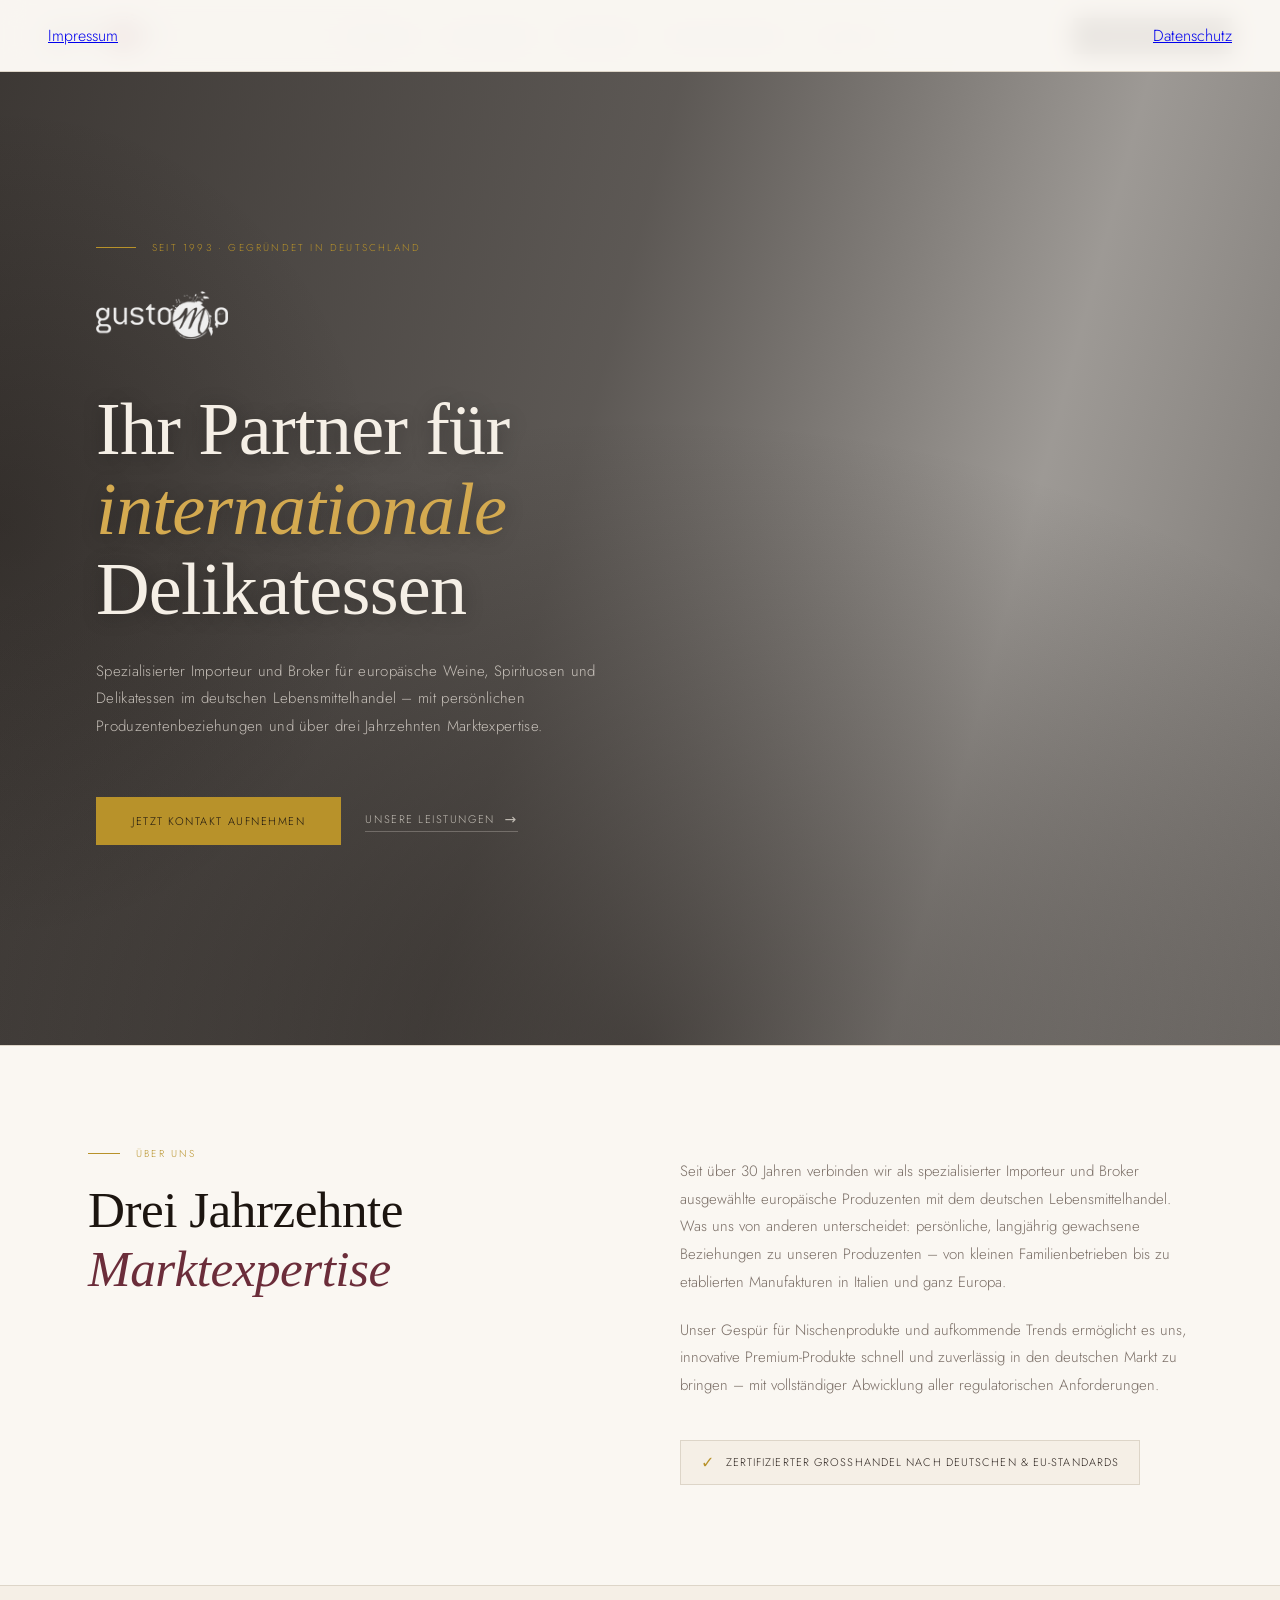
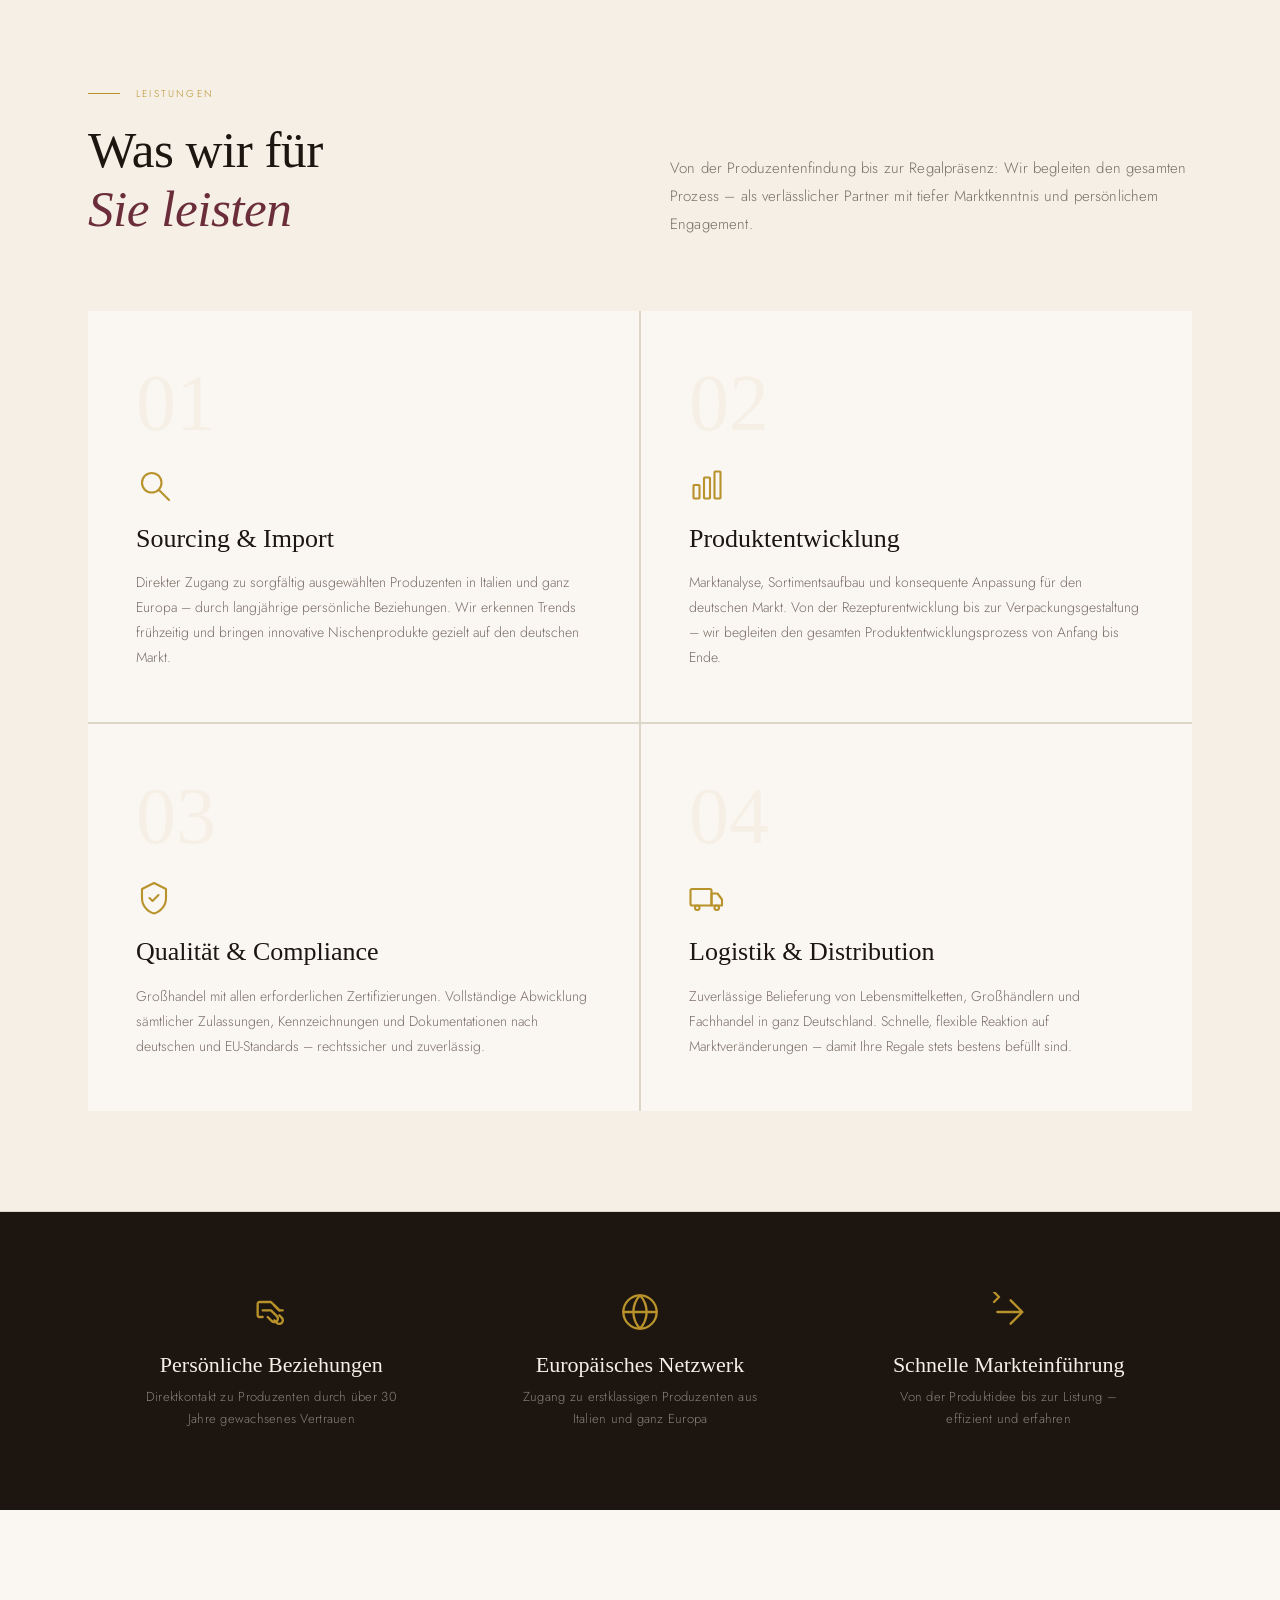
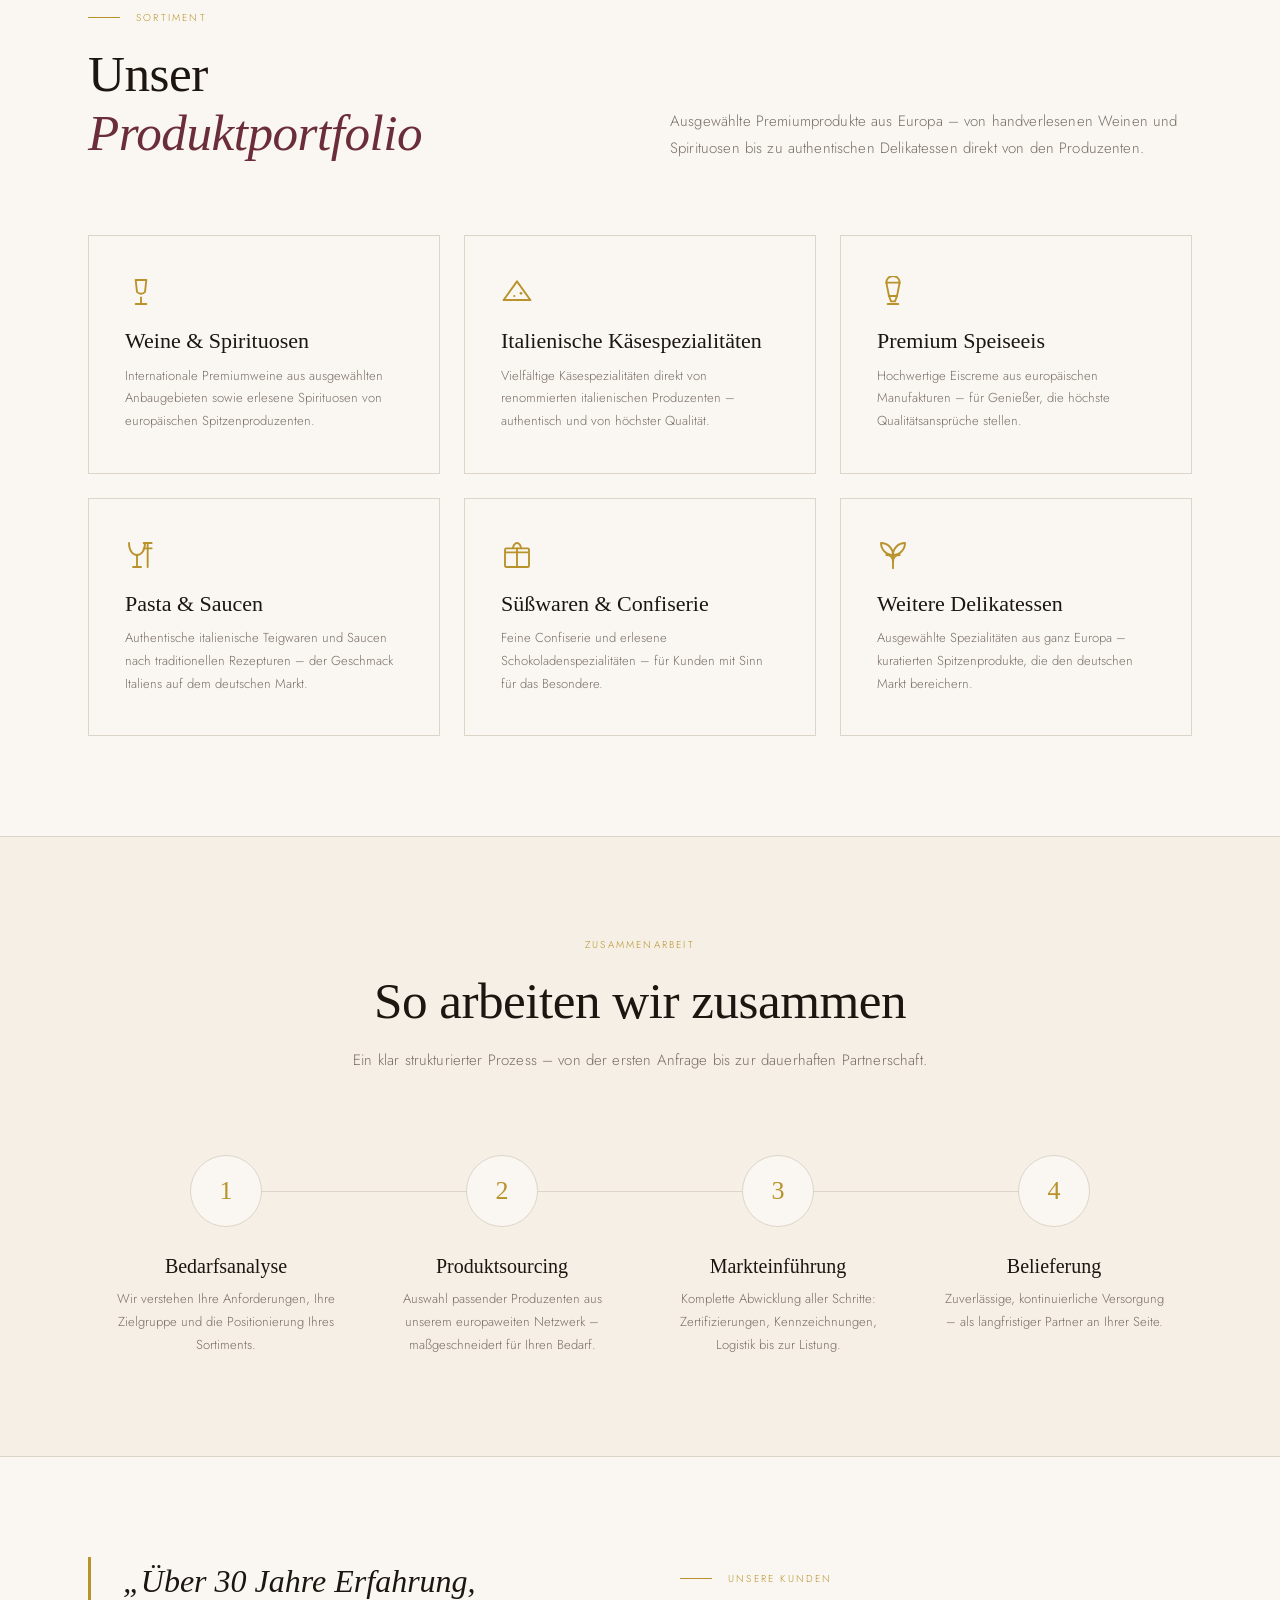
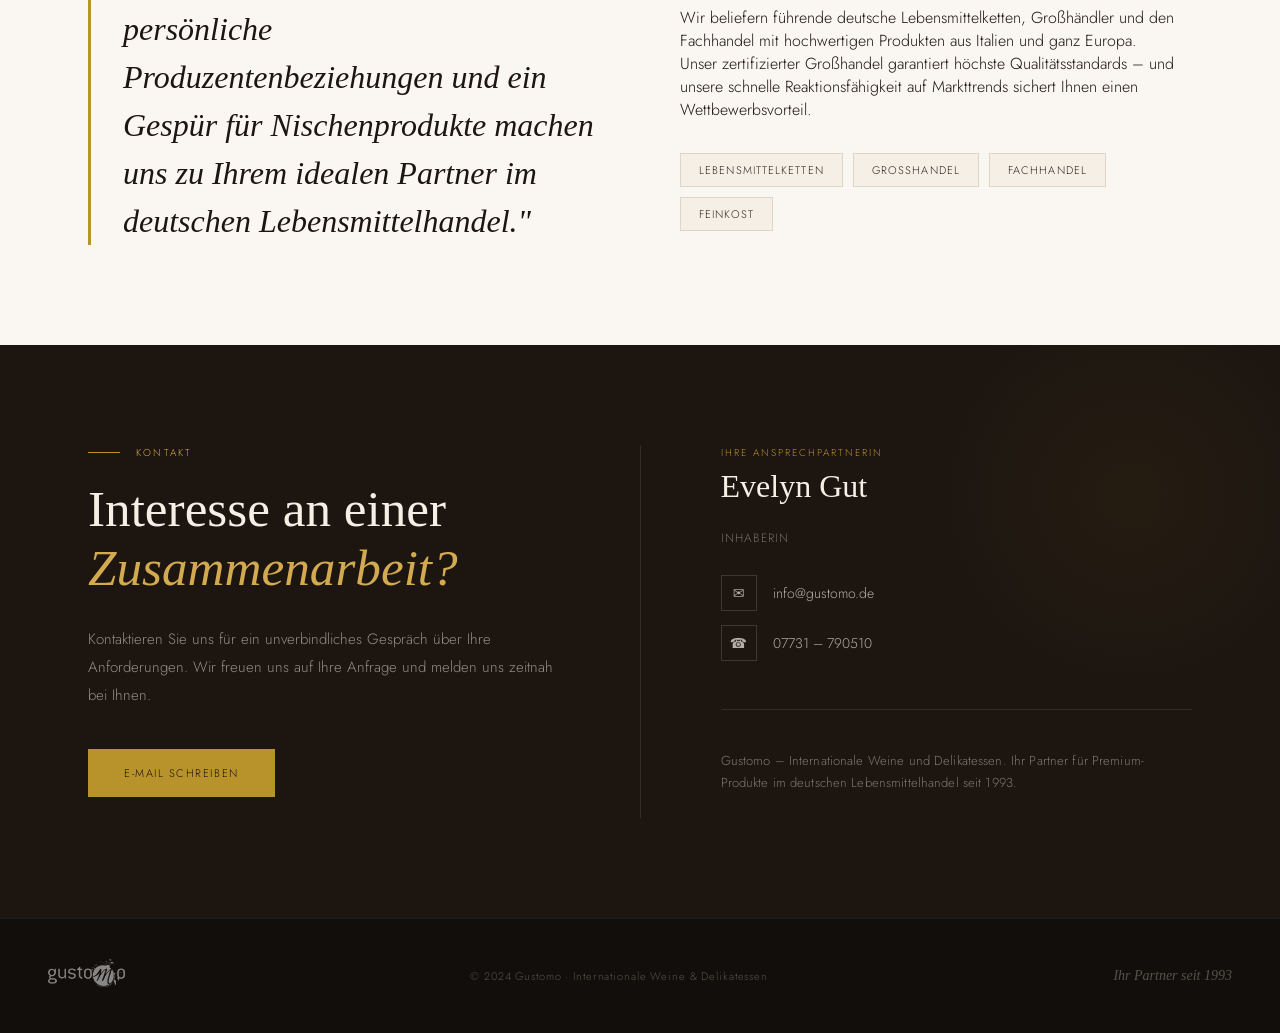
==== index.html @ c0bd6e7c "Add files via upload" ====
<!DOCTYPE html>
<html lang="de">
<head>
<meta charset="UTF-8">
<meta name="viewport" content="width=device-width, initial-scale=1.0">
<title>Gustomo B2B – Internationale Weine & Delikatessen</title>
<link rel="preconnect" href="https://fonts.googleapis.com">
<link rel="preconnect" href="https://fonts.gstatic.com" crossorigin>
<link href="https://fonts.googleapis.com/css2?family=Cormorant+Garant:ital,wght@0,300;0,400;0,500;0,600;1,300;1,400&family=Jost:wght@300;400;500&display=swap" rel="stylesheet">
<style>
  :root {
    --cream: #F5EFE6;
    --warm-white: #FAF7F2;
    --ink: #1C1510;
    --charcoal: #2E2520;
    --gold: #B8922A;
    --gold-light: #D4AA50;
    --wine: #6B2D3A;
    --muted: #7A6E66;
    --border: #DDD5C8;
    --serif: 'Cormorant Garant', Georgia, serif;
    --sans: 'Jost', system-ui, sans-serif;
  }

  *, *::before, *::after { box-sizing: border-box; margin: 0; padding: 0; }

  html { scroll-behavior: smooth; }

  body {
    font-family: var(--sans);
    background: var(--warm-white);
    color: var(--ink);
    font-weight: 300;
    overflow-x: hidden;
  }

  /* ── NAVIGATION ── */
  nav {
    position: fixed;
    top: 0; left: 0; right: 0;
    z-index: 100;
    background: rgba(250,247,242,0.92);
    backdrop-filter: blur(12px);
    border-bottom: 1px solid var(--border);
    padding: 0 48px;
    display: flex;
    align-items: center;
    justify-content: space-between;
    height: 72px;
  }

  .nav-logo img {
    height: 38px;
    width: auto;
  }

  .nav-links {
    display: flex;
    gap: 40px;
    list-style: none;
  }

  .nav-links a {
    font-family: var(--sans);
    font-size: 11px;
    letter-spacing: 0.14em;
    text-transform: uppercase;
    color: var(--charcoal);
    text-decoration: none;
    transition: color 0.2s;
  }

  .nav-links a:hover { color: var(--gold); }

  .nav-cta {
    font-family: var(--sans);
    font-size: 11px;
    letter-spacing: 0.12em;
    text-transform: uppercase;
    color: var(--warm-white);
    background: var(--ink);
    padding: 10px 24px;
    text-decoration: none;
    transition: background 0.2s;
  }

  .nav-cta:hover { background: var(--gold); }

  /* ── HERO ── */
  .hero {
    min-height: 100vh;
    position: relative;
    display: flex;
    align-items: center;
    overflow: hidden;
  }

  .hero-bg {
    position: absolute;
    inset: 0;
    background-image: url('https://images.unsplash.com/photo-1414235077428-338989a2e8c0?w=1800&q=85&fm=jpg');
    background-size: cover;
    background-position: center 40%;
    background-repeat: no-repeat;
  }

  /* Elegant dark overlay – left heavier, right lighter for depth */
  .hero-overlay {
    position: absolute;
    inset: 0;
    background:
      linear-gradient(105deg,
        rgba(18,13,10,0.82) 0%,
        rgba(18,13,10,0.68) 45%,
        rgba(18,13,10,0.40) 75%,
        rgba(18,13,10,0.55) 100%
      );
  }

  /* Subtle gold-tinted vignette at edges */
  .hero-vignette {
    position: absolute;
    inset: 0;
    background:
      radial-gradient(ellipse 120% 100% at 50% 100%, rgba(18,13,10,0.5) 0%, transparent 60%),
      radial-gradient(ellipse 60% 80% at 0% 50%, rgba(18,13,10,0.3) 0%, transparent 50%);
  }

  .hero-content {
    position: relative;
    z-index: 2;
    max-width: 780px;
    padding: 140px 96px 100px;
  }

  .hero-since {
    font-family: var(--sans);
    font-size: 10px;
    letter-spacing: 0.22em;
    text-transform: uppercase;
    color: var(--gold);
    margin-bottom: 36px;
    display: flex;
    align-items: center;
    gap: 16px;
  }

  .hero-since::before {
    content: '';
    display: block;
    width: 40px;
    height: 1px;
    background: var(--gold);
  }

  .hero-logo-white {
    filter: brightness(0) invert(1);
    height: 48px;
    width: auto;
    margin-bottom: 44px;
    opacity: 0.92;
  }

  .hero-title {
    font-family: var(--serif);
    font-size: clamp(44px, 5.8vw, 80px);
    font-weight: 300;
    line-height: 1.08;
    color: var(--cream);
    letter-spacing: -0.01em;
    margin-bottom: 28px;
    text-shadow: 0 2px 20px rgba(0,0,0,0.3);
  }

  .hero-title em {
    font-style: italic;
    color: var(--gold-light);
  }

  .hero-sub {
    font-family: var(--sans);
    font-size: 15px;
    font-weight: 300;
    line-height: 1.85;
    color: rgba(245,239,230,0.72);
    max-width: 560px;
    margin-bottom: 56px;
    letter-spacing: 0.02em;
  }

  .hero-actions {
    display: flex;
    gap: 24px;
    align-items: center;
  }

  .btn-primary {
    font-family: var(--sans);
    font-size: 11px;
    letter-spacing: 0.14em;
    text-transform: uppercase;
    color: var(--ink);
    background: var(--gold);
    padding: 16px 36px;
    text-decoration: none;
    transition: background 0.2s, transform 0.2s;
    display: inline-block;
  }

  .btn-primary:hover { background: var(--gold-light); transform: translateY(-1px); }

  .btn-ghost {
    font-family: var(--sans);
    font-size: 11px;
    letter-spacing: 0.14em;
    text-transform: uppercase;
    color: rgba(245,239,230,0.7);
    text-decoration: none;
    display: flex;
    align-items: center;
    gap: 10px;
    transition: color 0.2s;
    border-bottom: 1px solid rgba(245,239,230,0.25);
    padding-bottom: 2px;
  }

  .btn-ghost:hover { color: var(--cream); border-bottom-color: rgba(245,239,230,0.6); }
  .btn-ghost::after { content: '→'; font-size: 14px; border: none; }

  /* ── ORNAMENT ── */
  .ornament {
    text-align: center;
    padding: 40px;
    color: var(--gold);
    font-size: 20px;
    letter-spacing: 0.3em;
    opacity: 0.5;
  }

  /* ── SECTIONS ── */
  section {
    padding: 100px 0;
  }

  .container {
    max-width: 1200px;
    margin: 0 auto;
    padding: 0 48px;
  }

  .section-label {
    font-family: var(--sans);
    font-size: 10px;
    letter-spacing: 0.22em;
    text-transform: uppercase;
    color: var(--gold);
    margin-bottom: 20px;
    display: flex;
    align-items: center;
    gap: 16px;
  }

  .section-label::before {
    content: '';
    width: 32px;
    height: 1px;
    background: var(--gold);
  }

  .section-title {
    font-family: var(--serif);
    font-size: clamp(34px, 4vw, 54px);
    font-weight: 300;
    line-height: 1.15;
    color: var(--ink);
    letter-spacing: -0.01em;
  }

  .section-title em { font-style: italic; color: var(--wine); }

  .section-text {
    font-family: var(--sans);
    font-size: 15px;
    font-weight: 300;
    line-height: 1.85;
    color: var(--muted);
    letter-spacing: 0.01em;
  }

  /* ── EXPERTISE INTRO ── */
  .expertise-intro {
    background: var(--warm-white);
    border-top: 1px solid var(--border);
  }

  .expertise-grid {
    display: grid;
    grid-template-columns: 1fr 1fr;
    gap: 80px;
    align-items: start;
  }

  .expertise-left .section-title {
    margin-bottom: 28px;
  }

  .expertise-right {
    padding-top: 12px;
  }

  .expertise-right p {
    margin-bottom: 20px;
    font-size: 15px;
    line-height: 1.85;
    color: var(--muted);
  }

  .expertise-badge {
    display: inline-flex;
    align-items: center;
    gap: 10px;
    background: var(--cream);
    border: 1px solid var(--border);
    padding: 10px 20px;
    margin-top: 20px;
    font-family: var(--sans);
    font-size: 11px;
    letter-spacing: 0.1em;
    text-transform: uppercase;
    color: var(--charcoal);
  }

  .expertise-badge span { color: var(--gold); font-size: 16px; }

  /* ── SERVICES ── */
  .services {
    background: var(--cream);
    border-top: 1px solid var(--border);
    border-bottom: 1px solid var(--border);
  }

  .services-header {
    display: grid;
    grid-template-columns: 1fr 1fr;
    gap: 60px;
    margin-bottom: 72px;
    align-items: end;
  }

  .services-grid {
    display: grid;
    grid-template-columns: repeat(2, 1fr);
    gap: 2px;
    background: var(--border);
  }

  .service-card {
    background: var(--warm-white);
    padding: 52px 48px;
    position: relative;
    transition: background 0.3s;
  }

  .service-card:hover {
    background: var(--ink);
  }

  .service-card:hover .service-title { color: var(--cream); }
  .service-card:hover .service-text { color: rgba(245,239,230,0.6); }
  .service-card:hover .service-num { color: rgba(245,239,230,0.15); }

  .service-num {
    font-family: var(--serif);
    font-size: 80px;
    font-weight: 300;
    color: var(--cream);
    line-height: 1;
    margin-bottom: 24px;
    transition: color 0.3s;
  }

  .service-icon {
    display: block;
    width: 36px;
    height: 36px;
    margin-bottom: 20px;
    color: var(--gold);
  }

  .service-icon svg {
    width: 100%;
    height: 100%;
    stroke: currentColor;
    fill: none;
    stroke-width: 1.4;
    stroke-linecap: round;
    stroke-linejoin: round;
  }

  .service-card:hover .service-icon { color: var(--gold-light); }

  .service-title {
    font-family: var(--serif);
    font-size: 26px;
    font-weight: 400;
    color: var(--ink);
    margin-bottom: 16px;
    line-height: 1.2;
    transition: color 0.3s;
  }

  .service-text {
    font-family: var(--sans);
    font-size: 14px;
    font-weight: 300;
    line-height: 1.8;
    color: var(--muted);
    transition: color 0.3s;
  }

  /* ── USP BAND ── */
  .usp-band {
    background: var(--ink);
    padding: 80px 0;
  }

  .usp-inner {
    display: grid;
    grid-template-columns: 1fr 2px 1fr 2px 1fr;
    gap: 0;
    align-items: center;
  }

  .usp-divider {
    background: rgba(245,239,230,0.12);
    height: 80px;
    justify-self: center;
  }

  .usp-item {
    padding: 0 56px;
    text-align: center;
  }

  .usp-icon {
    width: 40px;
    height: 40px;
    margin: 0 auto 20px;
    color: var(--gold);
  }

  .usp-icon svg {
    width: 100%;
    height: 100%;
    stroke: currentColor;
    fill: none;
    stroke-width: 1.4;
    stroke-linecap: round;
    stroke-linejoin: round;
  }

  .usp-title {
    font-family: var(--serif);
    font-size: 22px;
    font-weight: 300;
    color: var(--cream);
    margin-bottom: 8px;
  }

  .usp-text {
    font-family: var(--sans);
    font-size: 13px;
    font-weight: 300;
    color: rgba(245,239,230,0.5);
    line-height: 1.7;
    letter-spacing: 0.02em;
  }

  /* ── PRODUCTS ── */
  .products {
    background: var(--warm-white);
  }

  .products-header {
    display: grid;
    grid-template-columns: 1fr 1fr;
    gap: 60px;
    margin-bottom: 72px;
    align-items: end;
  }

  .products-grid {
    display: grid;
    grid-template-columns: repeat(3, 1fr);
    gap: 24px;
  }

  .product-card {
    padding: 40px 36px;
    border: 1px solid var(--border);
    background: var(--warm-white);
    position: relative;
    overflow: hidden;
    transition: border-color 0.3s, transform 0.2s;
    cursor: default;
  }

  .product-card::before {
    content: '';
    position: absolute;
    top: 0; left: 0;
    width: 3px;
    height: 0;
    background: var(--gold);
    transition: height 0.3s;
  }

  .product-card:hover::before { height: 100%; }
  .product-card:hover { border-color: var(--gold); transform: translateY(-2px); }

  .product-emoji {
    display: block;
    width: 32px;
    height: 32px;
    margin-bottom: 20px;
    color: var(--gold);
  }

  .product-emoji svg {
    width: 100%;
    height: 100%;
    stroke: currentColor;
    fill: none;
    stroke-width: 1.4;
    stroke-linecap: round;
    stroke-linejoin: round;
  }

  .product-card:hover .product-emoji { color: var(--gold-light); }

  .product-title {
    font-family: var(--serif);
    font-size: 22px;
    font-weight: 400;
    color: var(--ink);
    margin-bottom: 10px;
    line-height: 1.2;
  }

  .product-desc {
    font-family: var(--sans);
    font-size: 13px;
    font-weight: 300;
    color: var(--muted);
    line-height: 1.75;
  }

  /* ── PROCESS ── */
  .process {
    background: var(--cream);
    border-top: 1px solid var(--border);
    border-bottom: 1px solid var(--border);
  }

  .process-header {
    text-align: center;
    max-width: 600px;
    margin: 0 auto 80px;
  }

  .process-header .section-label {
    justify-content: center;
  }

  .process-header .section-label::before { display: none; }

  .process-steps {
    display: grid;
    grid-template-columns: repeat(4, 1fr);
    gap: 0;
    position: relative;
  }

  .process-steps::before {
    content: '';
    position: absolute;
    top: 36px;
    left: calc(12.5% + 20px);
    right: calc(12.5% + 20px);
    height: 1px;
    background: var(--border);
    z-index: 0;
  }

  .process-step {
    text-align: center;
    padding: 0 24px;
    position: relative;
    z-index: 1;
  }

  .step-number {
    width: 72px;
    height: 72px;
    border-radius: 50%;
    background: var(--warm-white);
    border: 1px solid var(--border);
    display: flex;
    align-items: center;
    justify-content: center;
    margin: 0 auto 28px;
    font-family: var(--serif);
    font-size: 26px;
    font-weight: 300;
    color: var(--gold);
    transition: background 0.3s, border-color 0.3s;
  }

  .process-step:hover .step-number {
    background: var(--ink);
    border-color: var(--ink);
    color: var(--gold);
  }

  .step-title {
    font-family: var(--serif);
    font-size: 20px;
    font-weight: 400;
    color: var(--ink);
    margin-bottom: 10px;
  }

  .step-text {
    font-family: var(--sans);
    font-size: 13px;
    font-weight: 300;
    color: var(--muted);
    line-height: 1.75;
  }

  /* ── CUSTOMERS ── */
  .customers {
    background: var(--warm-white);
  }

  .customers-inner {
    display: grid;
    grid-template-columns: 1fr 1fr;
    gap: 80px;
    align-items: center;
  }

  .customers-quote {
    font-family: var(--serif);
    font-size: clamp(22px, 2.5vw, 32px);
    font-weight: 300;
    font-style: italic;
    line-height: 1.5;
    color: var(--ink);
    position: relative;
    padding-left: 32px;
    border-left: 3px solid var(--gold);
  }

  .customers-right p { 
    font-size: 15px; 
    line-height: 1.85; 
    color: var(--muted);
    margin-bottom: 20px;
  }

  .customer-tags {
    display: flex;
    flex-wrap: wrap;
    gap: 10px;
    margin-top: 32px;
  }

  .tag {
    font-family: var(--sans);
    font-size: 11px;
    letter-spacing: 0.1em;
    text-transform: uppercase;
    color: var(--charcoal);
    border: 1px solid var(--border);
    padding: 8px 18px;
    background: var(--cream);
  }

  /* ── CONTACT ── */
  .contact {
    background: var(--ink);
    position: relative;
    overflow: hidden;
  }

  .contact::before {
    content: '';
    position: absolute;
    top: -100px; right: -100px;
    width: 500px; height: 500px;
    border-radius: 50%;
    background: radial-gradient(circle, rgba(184,146,42,0.06) 0%, transparent 60%);
  }

  .contact-inner {
    display: grid;
    grid-template-columns: 1fr 1px 1fr;
    gap: 0;
    align-items: start;
  }

  .contact-divider {
    background: rgba(245,239,230,0.1);
    height: 100%;
  }

  .contact-left {
    padding-right: 80px;
  }

  .contact-left .section-label { color: var(--gold-light); }

  .contact-title {
    font-family: var(--serif);
    font-size: clamp(34px, 4vw, 52px);
    font-weight: 300;
    line-height: 1.15;
    color: var(--cream);
    margin-bottom: 28px;
  }

  .contact-title em { font-style: italic; color: var(--gold-light); }

  .contact-left p {
    font-family: var(--sans);
    font-size: 15px;
    font-weight: 300;
    line-height: 1.85;
    color: rgba(245,239,230,0.55);
    margin-bottom: 40px;
  }

  .contact-right {
    padding-left: 80px;
  }

  .contact-person {
    margin-bottom: 48px;
  }

  .contact-person-role {
    font-family: var(--sans);
    font-size: 10px;
    letter-spacing: 0.2em;
    text-transform: uppercase;
    color: var(--gold);
    margin-bottom: 8px;
  }

  .contact-person-name {
    font-family: var(--serif);
    font-size: 32px;
    font-weight: 300;
    color: var(--cream);
    margin-bottom: 24px;
  }

  .contact-links {
    display: flex;
    flex-direction: column;
    gap: 14px;
  }

  .contact-link {
    display: flex;
    align-items: center;
    gap: 16px;
    font-family: var(--sans);
    font-size: 14px;
    font-weight: 300;
    color: rgba(245,239,230,0.7);
    text-decoration: none;
    transition: color 0.2s;
  }

  .contact-link:hover { color: var(--gold-light); }

  .contact-link-icon {
    width: 36px;
    height: 36px;
    border: 1px solid rgba(245,239,230,0.15);
    display: flex;
    align-items: center;
    justify-content: center;
    font-size: 14px;
    flex-shrink: 0;
    transition: border-color 0.2s, background 0.2s;
  }

  .contact-link:hover .contact-link-icon {
    border-color: var(--gold);
    background: rgba(184,146,42,0.1);
  }

  .contact-cta {
    margin-top: 48px;
    padding-top: 40px;
    border-top: 1px solid rgba(245,239,230,0.1);
  }

  .contact-cta p {
    font-family: var(--sans);
    font-size: 13px;
    font-weight: 300;
    color: rgba(245,239,230,0.45);
    line-height: 1.7;
    margin-bottom: 24px;
    letter-spacing: 0.01em;
  }

  /* ── FOOTER ── */
  footer {
    background: #110E0B;
    padding: 40px 48px;
    display: flex;
    align-items: center;
    justify-content: space-between;
    border-top: 1px solid rgba(245,239,230,0.06);
  }

  .footer-logo img {
    height: 28px;
    filter: brightness(0) invert(1);
    opacity: 0.5;
  }

  .footer-copy {
    font-family: var(--sans);
    font-size: 11px;
    letter-spacing: 0.08em;
    color: rgba(245,239,230,0.3);
  }

  .footer-tag {
    font-family: var(--serif);
    font-style: italic;
    font-size: 14px;
    color: rgba(245,239,230,0.3);
  }

  /* ── FADE IN ── */
  .fade-up {
    opacity: 0;
    transform: translateY(30px);
    transition: opacity 0.7s ease, transform 0.7s ease;
  }

  .fade-up.visible {
    opacity: 1;
    transform: translateY(0);
  }

  @media (max-width: 900px) {
    nav { padding: 0 24px; }
    .nav-links { display: none; }
    .nav-cta { display: none; }
    .nav-hamburger { display: flex; }
    .hero-content { padding: 120px 32px 60px; }
    .expertise-grid, .services-header, .products-header,
    .customers-inner, .contact-inner { grid-template-columns: 1fr; gap: 40px; }
    .contact-left { padding-right: 0; }
    .contact-right { padding-left: 0; }
    .contact-divider { display: none; }
    .services-grid { grid-template-columns: 1fr; }
    .products-grid { grid-template-columns: 1fr 1fr; }
    .process-steps { grid-template-columns: 1fr 1fr; }
    .process-steps::before { display: none; }
    .usp-inner { grid-template-columns: 1fr; gap: 40px; }
    .usp-divider { display: none; }
    .container { padding: 0 24px; }
    footer { flex-direction: column; gap: 16px; text-align: center; }
  }

  /* ── HAMBURGER ── */
  .nav-hamburger {
    display: none;
    flex-direction: column;
    justify-content: center;
    gap: 5px;
    width: 36px; height: 36px;
    background: none; border: none;
    cursor: pointer; padding: 4px;
    z-index: 110;
  }
  .nav-hamburger span {
    display: block;
    width: 24px; height: 1.5px;
    background: var(--ink);
    transition: transform 0.3s, opacity 0.3s;
  }
  .nav-hamburger[aria-expanded="true"] span:nth-child(1) { transform: translateY(6.5px) rotate(45deg); }
  .nav-hamburger[aria-expanded="true"] span:nth-child(2) { opacity: 0; }
  .nav-hamburger[aria-expanded="true"] span:nth-child(3) { transform: translateY(-6.5px) rotate(-45deg); }

  /* ── MOBILE NAV ── */
  .nav-mobile {
    display: none; position: fixed;
    top: 72px; left: 0; right: 0; bottom: 0;
    background: var(--warm-white); z-index: 99;
    padding: 48px 32px; flex-direction: column;
    gap: 0; overflow-y: auto;
  }
  .nav-mobile.open { display: flex; }
  .nav-mobile a {
    display: block; font-family: var(--sans);
    font-size: 13px; letter-spacing: 0.16em;
    text-transform: uppercase; color: var(--charcoal);
    text-decoration: none; padding: 18px 0;
    border-bottom: 1px solid var(--border);
    transition: color 0.2s;
  }
  .nav-mobile a:hover { color: var(--gold); }
  .nav-mobile .nav-mobile-cta {
    margin-top: 32px; display: inline-block;
    font-family: var(--sans); font-size: 11px;
    letter-spacing: 0.14em; text-transform: uppercase;
    color: var(--warm-white); background: var(--ink);
    padding: 14px 32px; text-decoration: none;
    border-bottom: none; text-align: center;
    transition: background 0.2s;
  }
  .nav-mobile .nav-mobile-cta:hover { background: var(--gold); }
  .nav-mobile .nav-mobile-contact {
    display: flex; align-items: center; gap: 10px;
    font-family: var(--sans); font-size: 14px;
    font-weight: 300; letter-spacing: 0.04em;
    text-transform: none; color: var(--muted);
    border-bottom: 1px solid var(--border);
  }
  .nav-mobile .nav-mobile-contact:hover { color: var(--gold); }

</style>
</head>
<body>

<!-- NAVIGATION -->
<nav>
  <div class="nav-logo">
    <img src="[data-uri]" alt="Gustomo">
  </div>
  <ul class="nav-links">
    <li><a href="#expertise">Expertise</a></li>
    <li><a href="#leistungen">Leistungen</a></li>
    <li><a href="#produkte">Produkte</a></li>
    <li><a href="#prozess">Zusammenarbeit</a></li>
    <li><a href="#kontakt">Kontakt</a></li>
  </ul>
  <a href="#kontakt" class="nav-cta">Anfrage stellen</a>
  <button class="nav-hamburger" id="nav-hamburger" aria-label="Menü öffnen" aria-expanded="false">
    <span></span>
    <span></span>
    <span></span>
  </button>
</nav>

<!-- MOBILE NAV OVERLAY -->
<div class="nav-mobile" id="nav-mobile">
  <a href="#expertise">Expertise</a>
  <a href="#leistungen">Leistungen</a>
  <a href="#produkte">Produkte</a>
  <a href="#prozess">Zusammenarbeit</a>
  <a href="#kontakt">Kontakt</a>
  <a href="tel:07731790510" class="nav-mobile-contact">☎ 07731 – 790510</a>
  <a href="mailto:info@gustomo.de" class="nav-mobile-contact">✉ info@gustomo.de</a>
  <a href="#kontakt" class="nav-mobile-cta">Anfrage stellen</a>
</div>

<!-- HERO -->
<section class="hero">
  <div class="hero-bg"></div>
  <div class="hero-overlay"></div>
  <div class="hero-vignette"></div>

  <div class="hero-content">
    <div class="hero-since">Seit 1993 · Gegründet in Deutschland</div>
    <img class="hero-logo-white" src="[data-uri]" alt="Gustomo">
    <h1 class="hero-title">
      Ihr Partner für<br>
      <em>internationale</em><br>
      Delikatessen
    </h1>
    <p class="hero-sub">
      Spezialisierter Importeur und Broker für europäische Weine, Spirituosen und
      Delikatessen im deutschen Lebensmittelhandel – mit persönlichen
      Produzentenbeziehungen und über drei Jahrzehnten Marktexpertise.
    </p>
    <div class="hero-actions">
      <a href="#kontakt" class="btn-primary">Jetzt Kontakt aufnehmen</a>
      <a href="#leistungen" class="btn-ghost">Unsere Leistungen</a>
    </div>
  </div>
</section>

<!-- EXPERTISE INTRO -->
<section class="expertise-intro" id="expertise">
  <div class="container">
    <div class="expertise-grid">
      <div class="expertise-left fade-up">
        <div class="section-label">Über uns</div>
        <h2 class="section-title">
          Drei Jahrzehnte<br>
          <em>Marktexpertise</em>
        </h2>
      </div>
      <div class="expertise-right fade-up">
        <p>
          Seit über 30 Jahren verbinden wir als spezialisierter Importeur und Broker ausgewählte
          europäische Produzenten mit dem deutschen Lebensmittelhandel. Was uns von anderen
          unterscheidet: persönliche, langjährig gewachsene Beziehungen zu unseren Produzenten –
          von kleinen Familienbetrieben bis zu etablierten Manufakturen in Italien und ganz Europa.
        </p>
        <p>
          Unser Gespür für Nischenprodukte und aufkommende Trends ermöglicht es uns, innovative
          Premium-Produkte schnell und zuverlässig in den deutschen Markt zu bringen –
          mit vollständiger Abwicklung aller regulatorischen Anforderungen.
        </p>
        <div class="expertise-badge">
          <span>✓</span> Zertifizierter Großhandel nach deutschen & EU-Standards
        </div>
      </div>
    </div>
  </div>
</section>

<!-- SERVICES -->
<section class="services" id="leistungen">
  <div class="container">
    <div class="services-header">
      <div class="fade-up">
        <div class="section-label">Leistungen</div>
        <h2 class="section-title">
          Was wir für<br>
          <em>Sie leisten</em>
        </h2>
      </div>
      <div class="fade-up">
        <p class="section-text">
          Von der Produzentenfindung bis zur Regalpräsenz: Wir begleiten den gesamten Prozess –
          als verlässlicher Partner mit tiefer Marktkenntnis und persönlichem Engagement.
        </p>
      </div>
    </div>

    <div class="services-grid fade-up">

      <div class="service-card">
        <div class="service-num">01</div>
        <span class="service-icon"><svg viewBox="0 0 24 24"><circle cx="10.5" cy="10.5" r="6.5"/><line x1="15.5" y1="15.5" x2="22" y2="22"/></svg></span>
        <h3 class="service-title">Sourcing & Import</h3>
        <p class="service-text">
          Direkter Zugang zu sorgfältig ausgewählten Produzenten in Italien und ganz Europa –
          durch langjährige persönliche Beziehungen. Wir erkennen Trends frühzeitig und
          bringen innovative Nischenprodukte gezielt auf den deutschen Markt.
        </p>
      </div>

      <div class="service-card">
        <div class="service-num">02</div>
        <span class="service-icon"><svg viewBox="0 0 24 24"><rect x="3" y="12" width="4" height="9" rx="0.5"/><rect x="10" y="7" width="4" height="14" rx="0.5"/><rect x="17" y="3" width="4" height="18" rx="0.5"/></svg></span>
        <h3 class="service-title">Produktentwicklung</h3>
        <p class="service-text">
          Marktanalyse, Sortimentsaufbau und konsequente Anpassung für den deutschen Markt.
          Von der Rezepturentwicklung bis zur Verpackungsgestaltung – wir begleiten
          den gesamten Produktentwicklungsprozess von Anfang bis Ende.
        </p>
      </div>

      <div class="service-card">
        <div class="service-num">03</div>
        <span class="service-icon"><svg viewBox="0 0 24 24"><path d="M12 2L4 6v6c0 5 3.5 9.3 8 10.3C16.5 21.3 20 17 20 12V6L12 2z"/><polyline points="9 12 11 14 15 10"/></svg></span>
        <h3 class="service-title">Qualität & Compliance</h3>
        <p class="service-text">
          Großhandel mit allen erforderlichen Zertifizierungen. Vollständige Abwicklung
          sämtlicher Zulassungen, Kennzeichnungen und Dokumentationen nach deutschen
          und EU-Standards – rechtssicher und zuverlässig.
        </p>
      </div>

      <div class="service-card">
        <div class="service-num">04</div>
        <span class="service-icon"><svg viewBox="0 0 24 24"><rect x="1" y="6" width="14" height="11" rx="1"/><path d="M15 9h4l3 4v4h-7V9z"/><circle cx="5.5" cy="18.5" r="1.5"/><circle cx="18.5" cy="18.5" r="1.5"/></svg></span>
        <h3 class="service-title">Logistik & Distribution</h3>
        <p class="service-text">
          Zuverlässige Belieferung von Lebensmittelketten, Großhändlern und Fachhandel
          in ganz Deutschland. Schnelle, flexible Reaktion auf Marktveränderungen –
          damit Ihre Regale stets bestens befüllt sind.
        </p>
      </div>

    </div>
  </div>
</section>

<!-- USP BAND -->
<section class="usp-band">
  <div class="container">
    <div class="usp-inner">

      <div class="usp-item fade-up">
        <div class="usp-icon"><svg viewBox="0 0 24 24"><path d="M17 11l-5-5H5a1 1 0 0 0-1 1v7a1 1 0 0 0 1 1h2"/><path d="M7 11h5l3.5 3.5a2.12 2.12 0 0 1 0 3 2.12 2.12 0 0 1-3 0L10 15"/><path d="M19 11h-2l-3-3"/><path d="M14 17l1.5 1.5a2.12 2.12 0 0 0 3-3L17 14"/></svg></div>
        <div class="usp-title">Persönliche Beziehungen</div>
        <p class="usp-text">Direktkontakt zu Produzenten durch über 30 Jahre gewachsenes Vertrauen</p>
      </div>

      <div class="usp-divider"></div>

      <div class="usp-item fade-up">
        <div class="usp-icon"><svg viewBox="0 0 24 24"><circle cx="12" cy="12" r="10"/><path d="M2 12h20"/><path d="M12 2a15.3 15.3 0 0 1 4 10 15.3 15.3 0 0 1-4 10 15.3 15.3 0 0 1-4-10 15.3 15.3 0 0 1 4-10z"/></svg></div>
        <div class="usp-title">Europäisches Netzwerk</div>
        <p class="usp-text">Zugang zu erstklassigen Produzenten aus Italien und ganz Europa</p>
      </div>

      <div class="usp-divider"></div>

      <div class="usp-item fade-up">
        <div class="usp-icon"><svg viewBox="0 0 24 24"><path d="M5 12h14"/><path d="M13 5l7 7-7 7"/><path d="M3 6l3-3-3-3"/></svg></div>
        <div class="usp-title">Schnelle Markteinführung</div>
        <p class="usp-text">Von der Produktidee bis zur Listung – effizient und erfahren</p>
      </div>

    </div>
  </div>
</section>

<!-- PRODUCTS -->
<section class="products" id="produkte">
  <div class="container">
    <div class="products-header">
      <div class="fade-up">
        <div class="section-label">Sortiment</div>
        <h2 class="section-title">
          Unser<br>
          <em>Produktportfolio</em>
        </h2>
      </div>
      <div class="fade-up">
        <p class="section-text">
          Ausgewählte Premiumprodukte aus Europa – von handverlesenen Weinen und Spirituosen
          bis zu authentischen Delikatessen direkt von den Produzenten.
        </p>
      </div>
    </div>

    <div class="products-grid fade-up">

      <div class="product-card">
        <span class="product-emoji"><svg viewBox="0 0 24 24"><path d="M8 3h8l-1 9a4 4 0 0 1-6 0L8 3z"/><line x1="12" y1="16" x2="12" y2="21"/><line x1="8" y1="21" x2="16" y2="21"/></svg></span>
        <h3 class="product-title">Weine & Spirituosen</h3>
        <p class="product-desc">Internationale Premiumweine aus ausgewählten Anbaugebieten sowie erlesene Spirituosen von europäischen Spitzenproduzenten.</p>
      </div>

      <div class="product-card">
        <span class="product-emoji"><svg viewBox="0 0 24 24"><path d="M2 18L12 4l10 14H2z"/><line x1="2" y1="18" x2="22" y2="18"/><circle cx="15" cy="13" r="1" fill="currentColor" stroke="none"/><circle cx="10" cy="15" r="0.8" fill="currentColor" stroke="none"/></svg></span>
        <h3 class="product-title">Italienische Käsespezialitäten</h3>
        <p class="product-desc">Vielfältige Käsespezialitäten direkt von renommierten italienischen Produzenten – authentisch und von höchster Qualität.</p>
      </div>

      <div class="product-card">
        <span class="product-emoji"><svg viewBox="0 0 24 24"><path d="M7 5h10l-2 10H9L7 5z"/><path d="M9 15l1.5 4h3L15 15"/><line x1="8" y1="21" x2="16" y2="21"/><path d="M7 5a5 5 0 0 1 10 0"/></svg></span>
        <h3 class="product-title">Premium Speiseeis</h3>
        <p class="product-desc">Hochwertige Eiscreme aus europäischen Manufakturen – für Genießer, die höchste Qualitätsansprüche stellen.</p>
      </div>

      <div class="product-card">
        <span class="product-emoji"><svg viewBox="0 0 24 24"><path d="M3 3c0 6 3 9 6 9s6-3 6-9"/><line x1="9" y1="12" x2="9" y2="21"/><line x1="6" y1="21" x2="12" y2="21"/><line x1="17" y1="3" x2="17" y2="21"/><path d="M14 7h6"/><path d="M14 3h6"/></svg></span>
        <h3 class="product-title">Pasta & Saucen</h3>
        <p class="product-desc">Authentische italienische Teigwaren und Saucen nach traditionellen Rezepturen – der Geschmack Italiens auf dem deutschen Markt.</p>
      </div>

      <div class="product-card">
        <span class="product-emoji"><svg viewBox="0 0 24 24"><rect x="3" y="10" width="18" height="11" rx="1"/><path d="M3 10V8a1 1 0 0 1 1-1h16a1 1 0 0 1 1 1v2"/><line x1="12" y1="7" x2="12" y2="21"/><path d="M9 7c0-2 1.5-4 3-4s3 2 3 4"/></svg></span>
        <h3 class="product-title">Süßwaren & Confiserie</h3>
        <p class="product-desc">Feine Confiserie und erlesene Schokoladenspezialitäten – für Kunden mit Sinn für das Besondere.</p>
      </div>

      <div class="product-card">
        <span class="product-emoji"><svg viewBox="0 0 24 24"><path d="M12 22V12"/><path d="M12 12C12 7 16 3 21 3c0 5-4 9-9 9z"/><path d="M12 12C12 7 8 3 3 3c0 5 4 9 9 9z"/><path d="M12 17c0-3-2-5-5-5"/><path d="M12 17c0-3 2-5 5-5"/></svg></span>
        <h3 class="product-title">Weitere Delikatessen</h3>
        <p class="product-desc">Ausgewählte Spezialitäten aus ganz Europa – kuratierten Spitzenprodukte, die den deutschen Markt bereichern.</p>
      </div>

    </div>
  </div>
</section>

<!-- PROCESS -->
<section class="process" id="prozess">
  <div class="container">
    <div class="process-header fade-up">
      <div class="section-label">Zusammenarbeit</div>
      <h2 class="section-title" style="margin-bottom:16px">So arbeiten wir zusammen</h2>
      <p class="section-text">Ein klar strukturierter Prozess – von der ersten Anfrage bis zur dauerhaften Partnerschaft.</p>
    </div>

    <div class="process-steps fade-up">

      <div class="process-step">
        <div class="step-number">1</div>
        <h3 class="step-title">Bedarfsanalyse</h3>
        <p class="step-text">Wir verstehen Ihre Anforderungen, Ihre Zielgruppe und die Positionierung Ihres Sortiments.</p>
      </div>

      <div class="process-step">
        <div class="step-number">2</div>
        <h3 class="step-title">Produktsourcing</h3>
        <p class="step-text">Auswahl passender Produzenten aus unserem europaweiten Netzwerk – maßgeschneidert für Ihren Bedarf.</p>
      </div>

      <div class="process-step">
        <div class="step-number">3</div>
        <h3 class="step-title">Markteinführung</h3>
        <p class="step-text">Komplette Abwicklung aller Schritte: Zertifizierungen, Kennzeichnungen, Logistik bis zur Listung.</p>
      </div>

      <div class="process-step">
        <div class="step-number">4</div>
        <h3 class="step-title">Belieferung</h3>
        <p class="step-text">Zuverlässige, kontinuierliche Versorgung – als langfristiger Partner an Ihrer Seite.</p>
      </div>

    </div>
  </div>
</section>

<!-- CUSTOMERS -->
<section class="customers">
  <div class="container">
    <div class="customers-inner">
      <div class="fade-up">
        <p class="customers-quote">
          „Über 30 Jahre Erfahrung, persönliche Produzentenbeziehungen und ein Gespür für
          Nischenprodukte machen uns zu Ihrem idealen Partner im deutschen Lebensmittelhandel."
        </p>
      </div>
      <div class="fade-up">
        <div class="section-label">Unsere Kunden</div>
        <p>
          Wir beliefern führende deutsche Lebensmittelketten, Großhändler und den Fachhandel
          mit hochwertigen Produkten aus Italien und ganz Europa.
        </p>
        <p>
          Unser zertifizierter Großhandel garantiert höchste Qualitätsstandards –
          und unsere schnelle Reaktionsfähigkeit auf Markttrends sichert Ihnen
          einen Wettbewerbsvorteil.
        </p>
        <div class="customer-tags">
          <span class="tag">Lebensmittelketten</span>
          <span class="tag">Großhandel</span>
          <span class="tag">Fachhandel</span>
          <span class="tag">Feinkost</span>
        </div>
      </div>
    </div>
  </div>
</section>

<!-- CONTACT -->
<section class="contact" id="kontakt">
  <div class="container">
    <div class="contact-inner">

      <div class="contact-left fade-up">
        <div class="section-label">Kontakt</div>
        <h2 class="contact-title">
          Interesse an einer<br>
          <em>Zusammenarbeit?</em>
        </h2>
        <p>
          Kontaktieren Sie uns für ein unverbindliches Gespräch über Ihre Anforderungen.
          Wir freuen uns auf Ihre Anfrage und melden uns zeitnah bei Ihnen.
        </p>
        <a href="mailto:info@gustomo.de" class="btn-primary">E-Mail schreiben</a>
      </div>

      <div class="contact-divider"></div>

      <div class="contact-right fade-up">
        <div class="contact-person">
          <div class="contact-person-role">Ihre Ansprechpartnerin</div>
          <div class="contact-person-name">Evelyn Gut</div>
          <div style="font-family:var(--sans); font-size:12px; letter-spacing:0.1em; text-transform:uppercase; color:rgba(245,239,230,0.4); margin-bottom:28px">Inhaberin</div>
          <div class="contact-links">
            <a href="mailto:info@gustomo.de" class="contact-link">
              <span class="contact-link-icon">✉</span>
              info@gustomo.de
            </a>
            <a href="tel:07731790510" class="contact-link">
              <span class="contact-link-icon">☎</span>
              07731 – 790510
            </a>
          </div>
        </div>

        <div class="contact-cta">
          <p>Gustomo – Internationale Weine und Delikatessen. Ihr Partner für Premium-Produkte im deutschen Lebensmittelhandel seit 1993.</p>
        </div>
      </div>

    </div>
  </div>
</section>

<!-- FOOTER -->
<footer>
  <div class="footer-logo">
    <img src="[data-uri]" alt="Gustomo">
  </div>
  <span class="footer-copy">© 2024 Gustomo · Internationale Weine & Delikatessen</span>
  <span class="footer-tag">Ihr Partner seit 1993</span>

  <nav class="footer-legal">
    <a href="impressum.html">Impressum</a>
    <a href="datenschutz.html">Datenschutz</a>
  </nav>
</footer>


<script src="gustomo-b2b.js"></script>
</body>
</html>
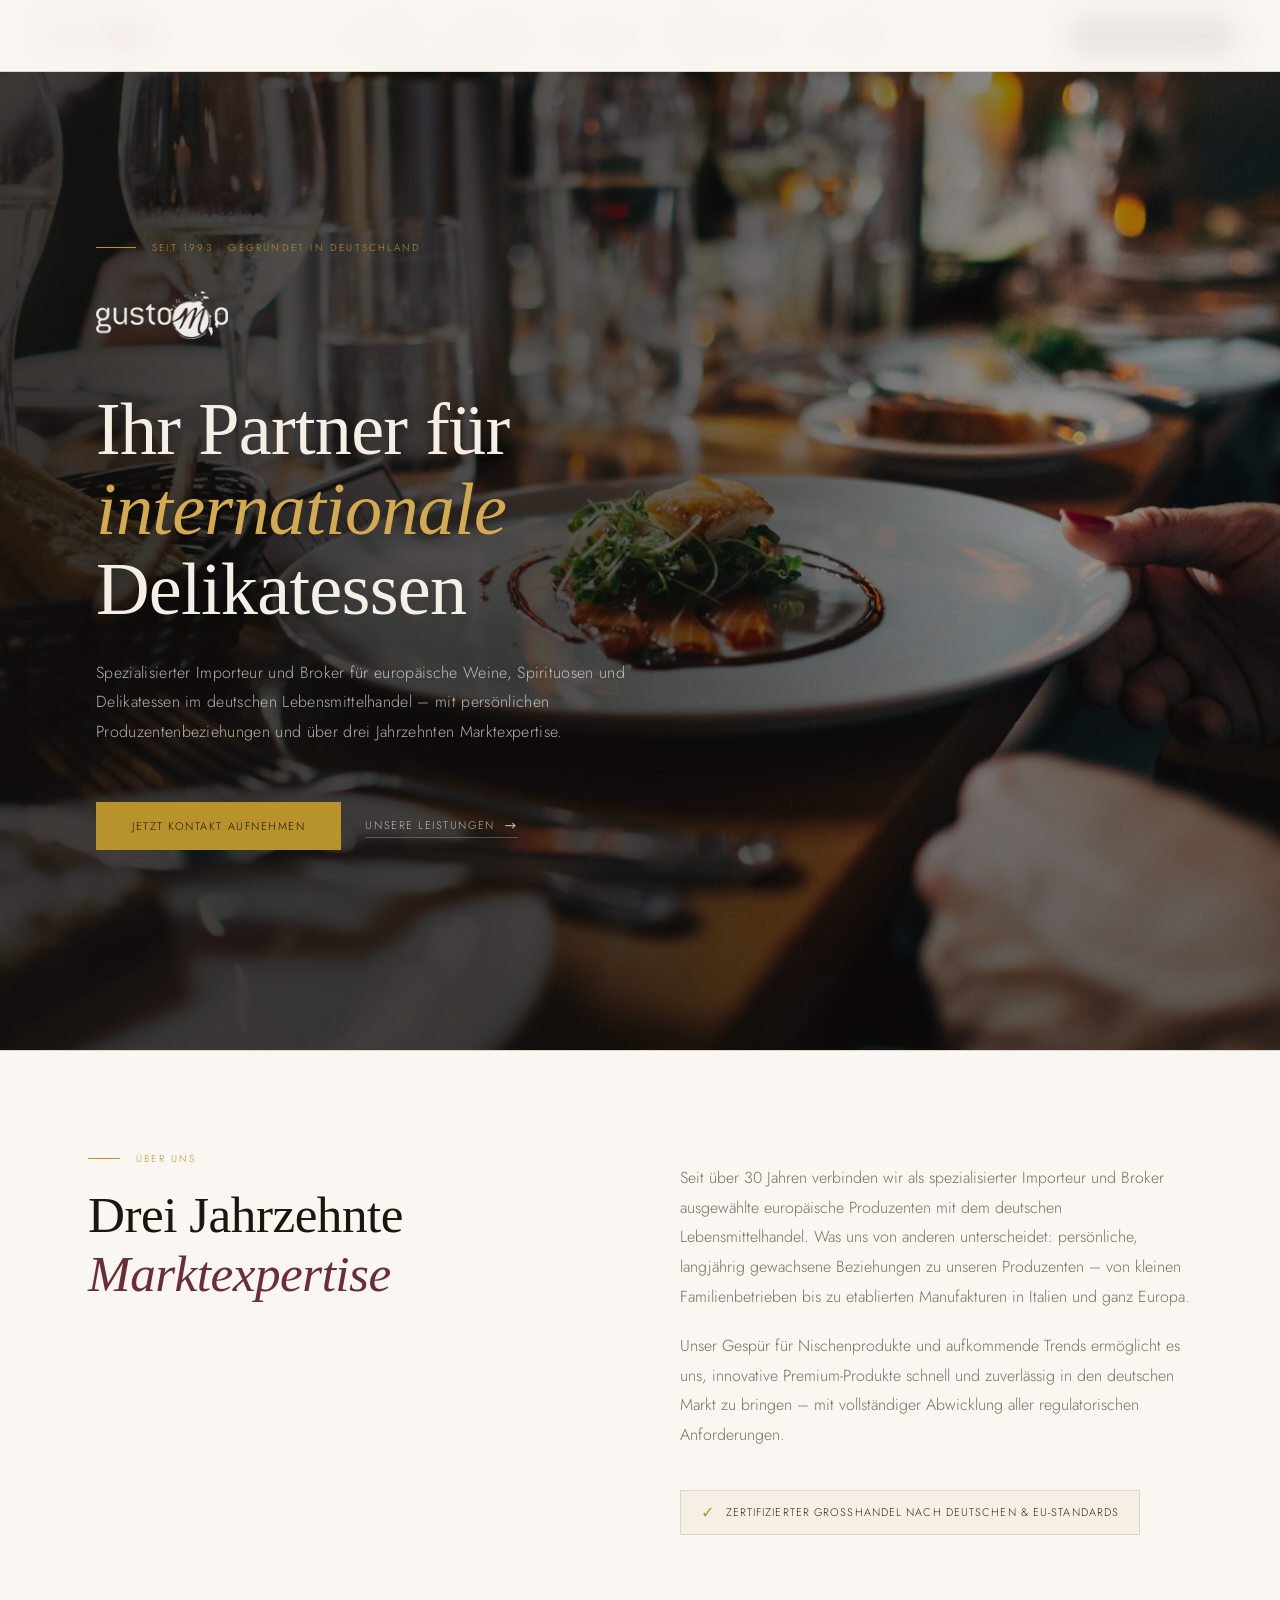
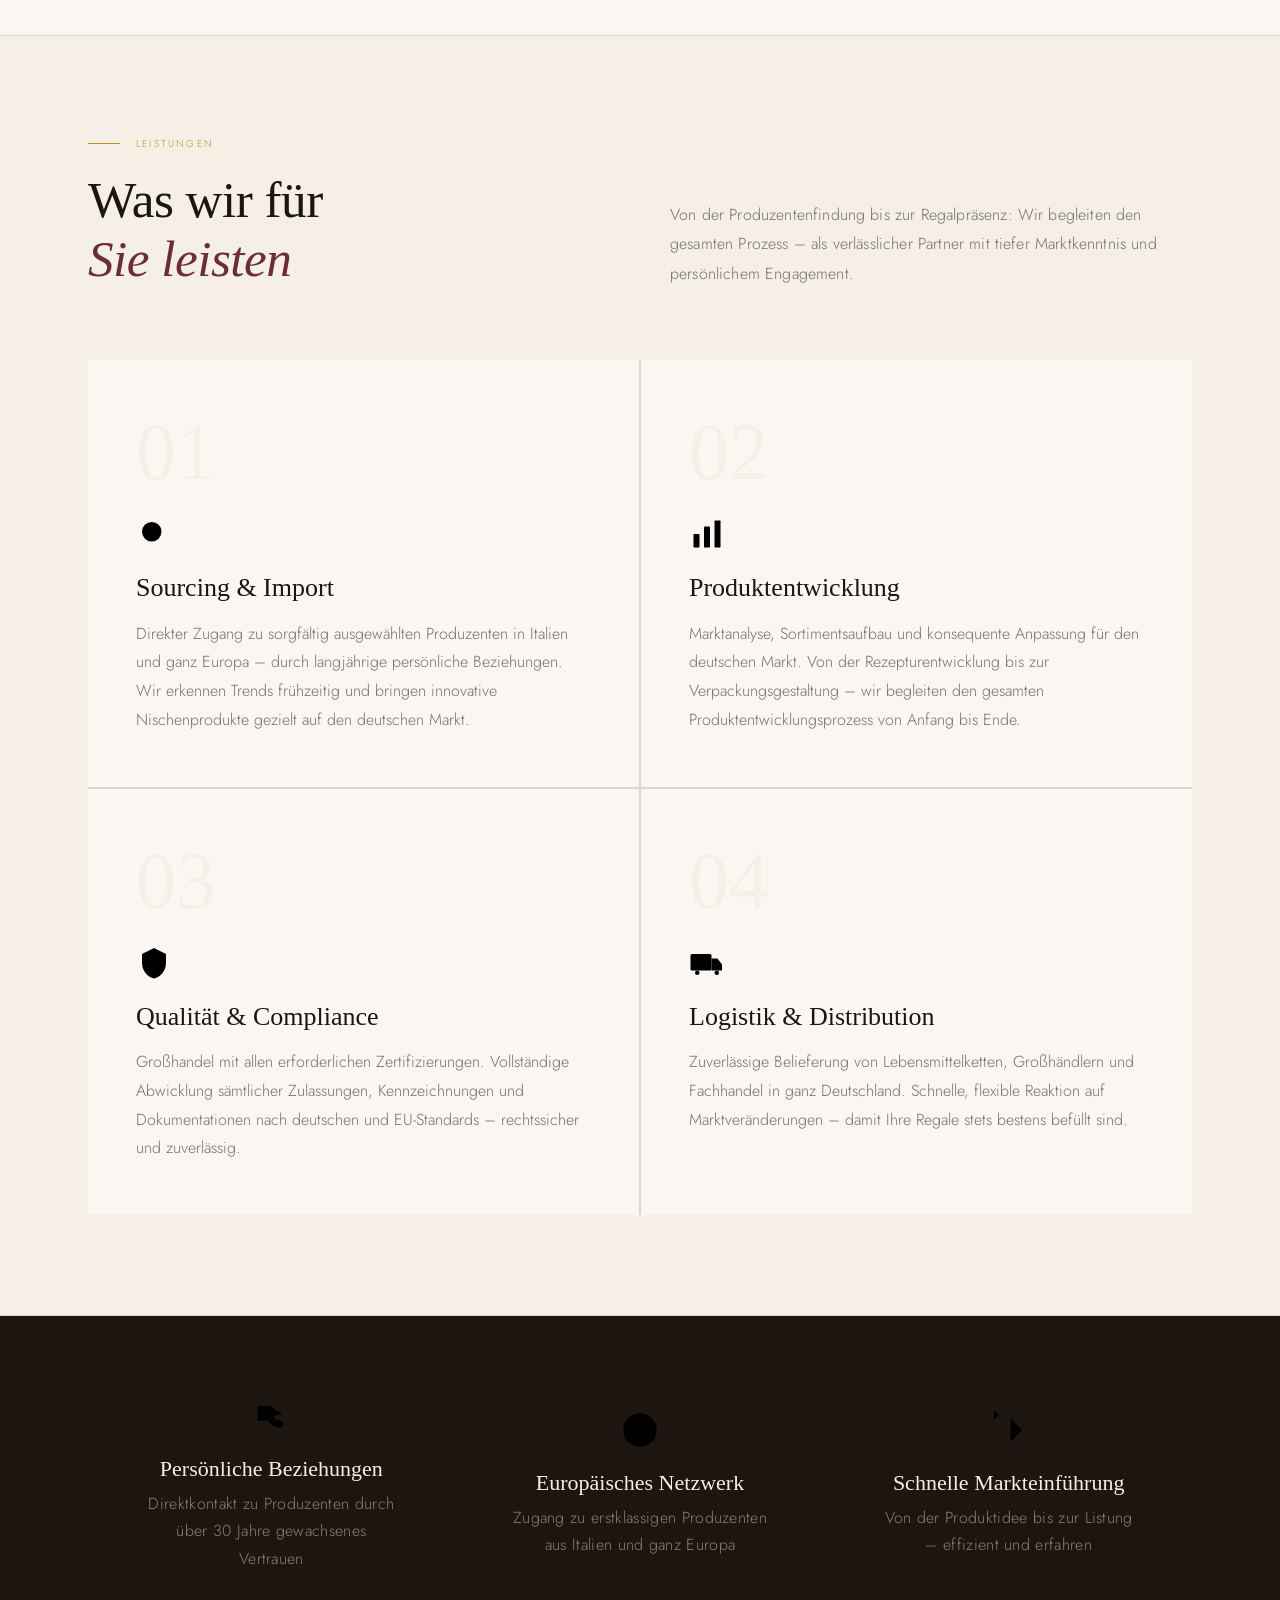
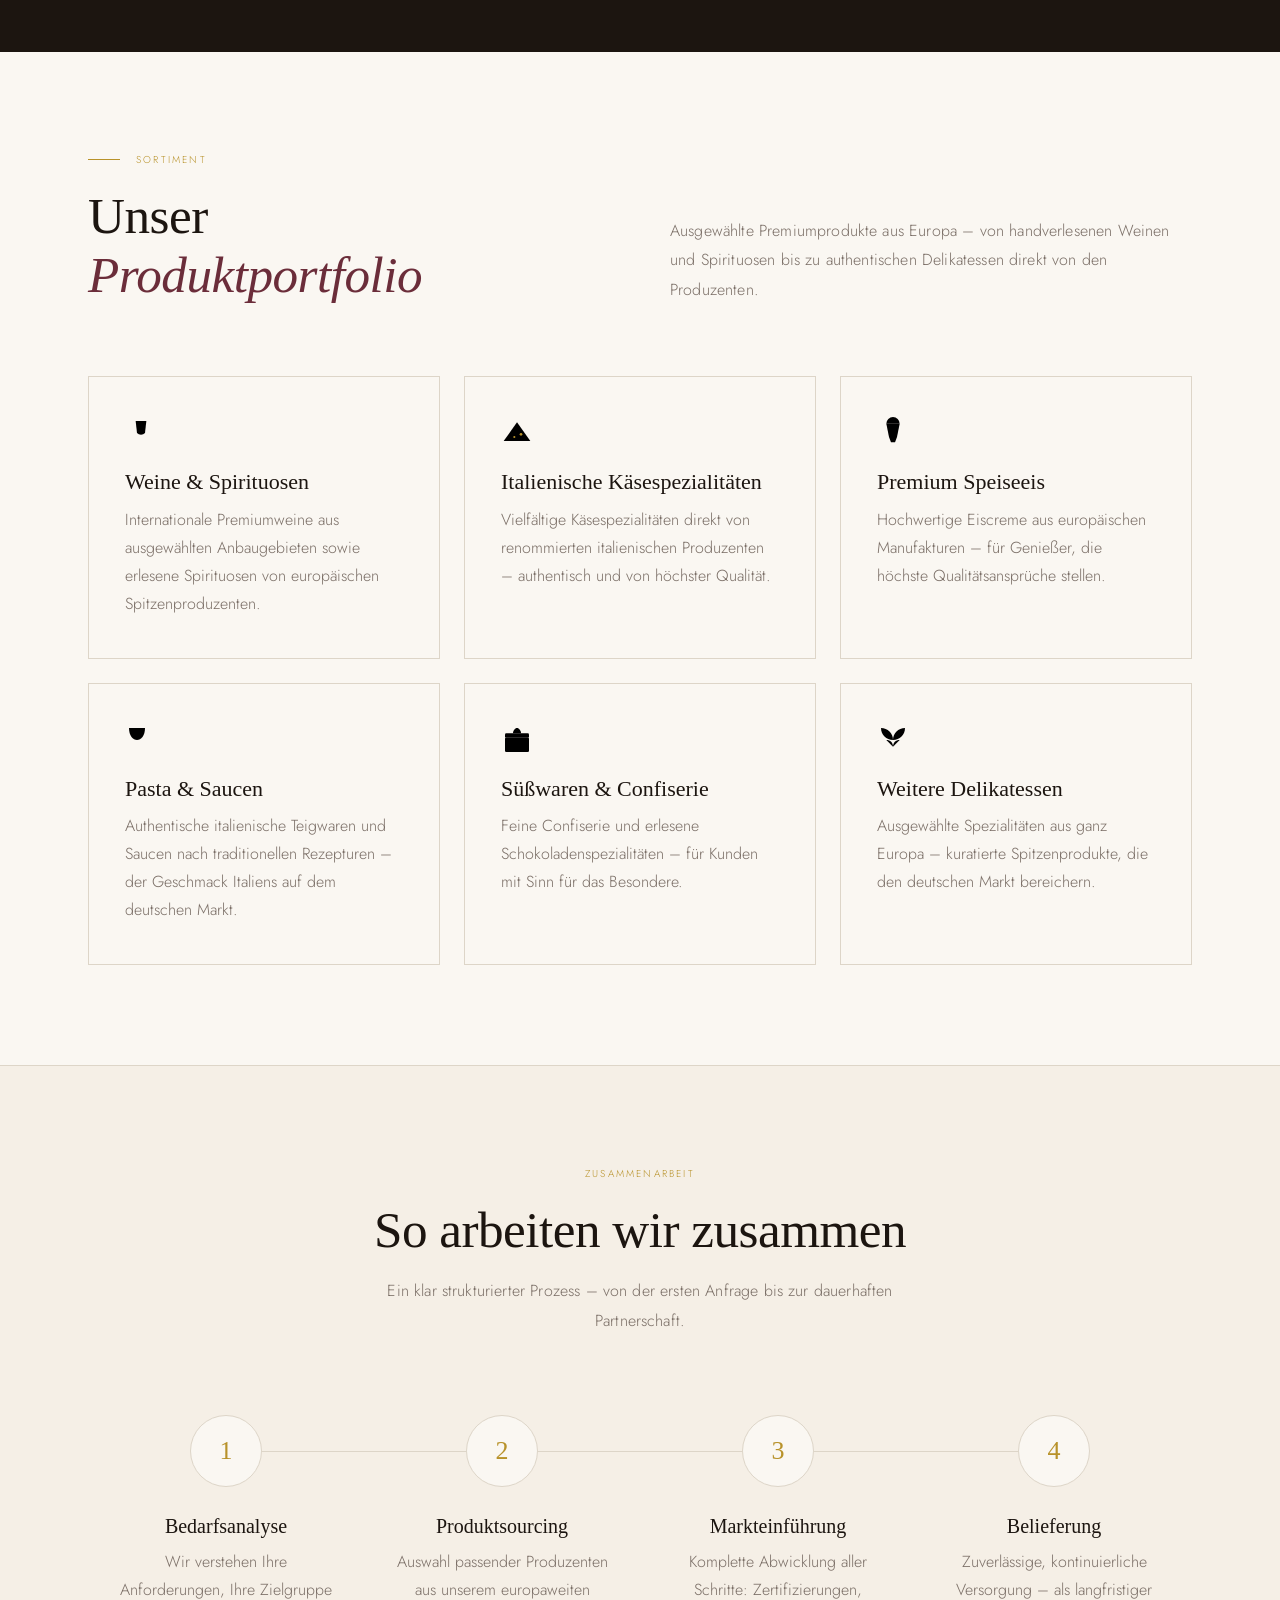
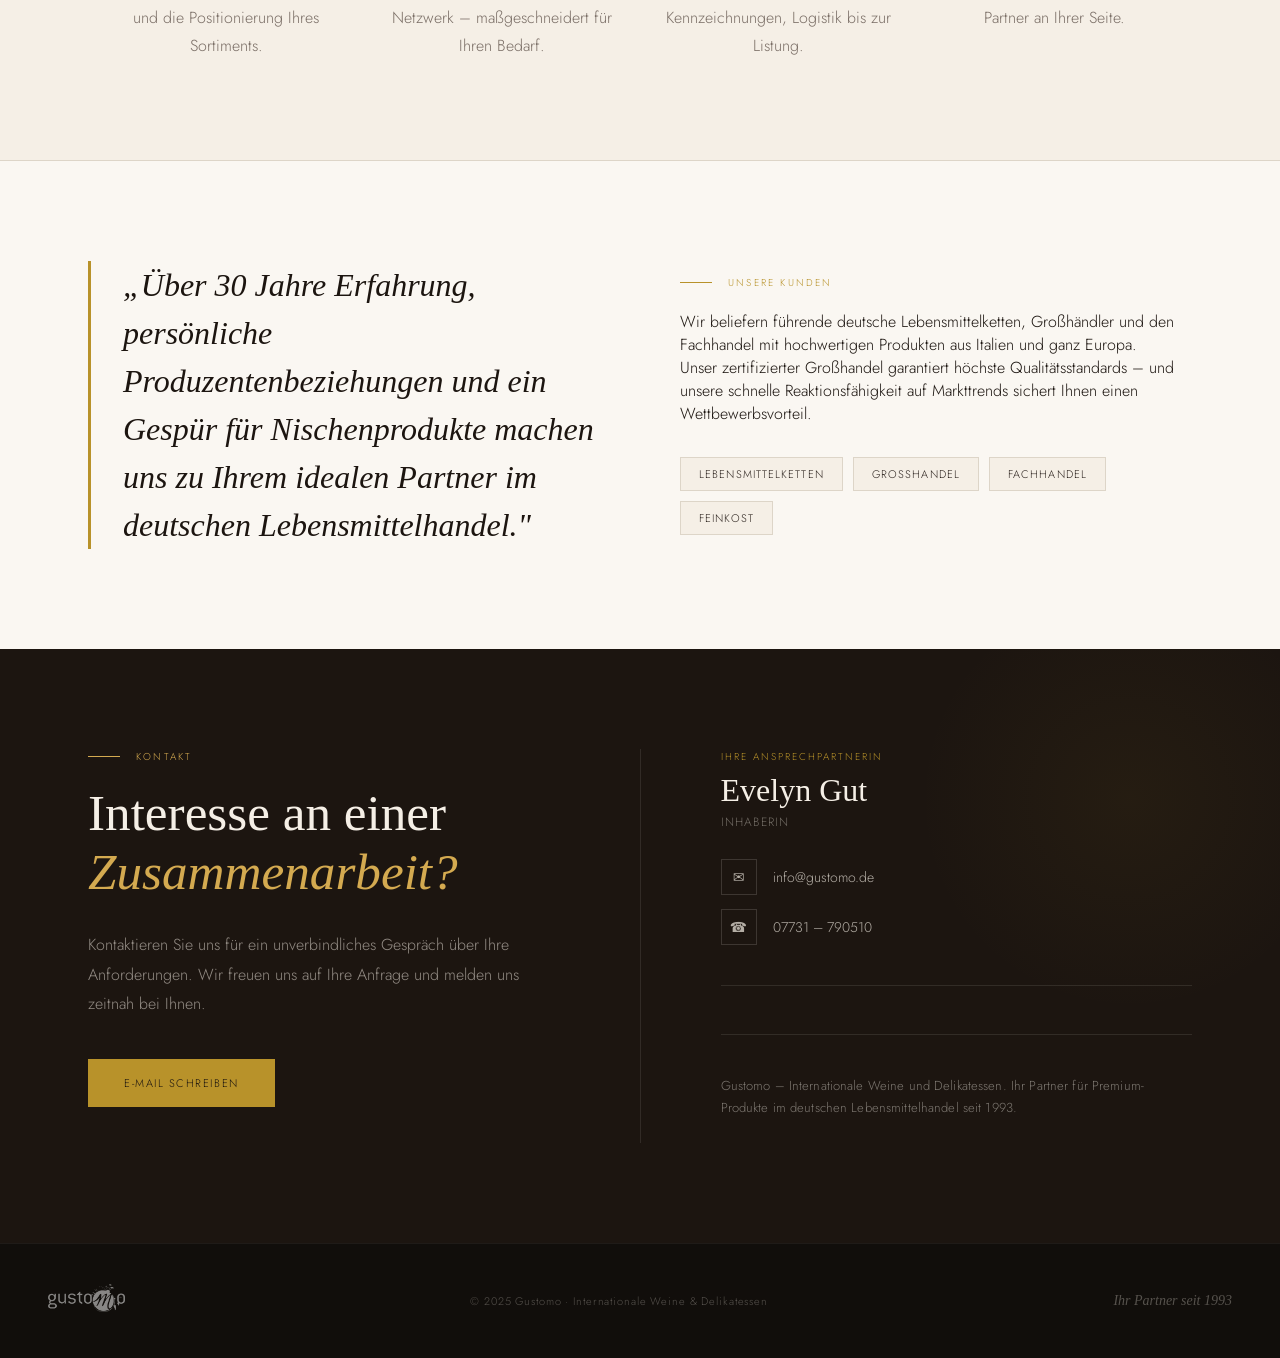
==== commit 05a1010d: "Refactor: Inline-CSS durch externes Stylesheet ersetzen, Logos und Fixes - index.html, datenschutz.h" ====
--- a/index.html
+++ b/index.html
@@ -3,951 +3,19 @@
 <head>
 <meta charset="UTF-8">
 <meta name="viewport" content="width=device-width, initial-scale=1.0">
+<meta name="description" content="Gustomo – Spezialisierter Importeur und B2B-Partner für europäische Premiumweine, Spirituosen und Delikatessen im deutschen Lebensmittelhandel seit 1993.">
 <title>Gustomo B2B – Internationale Weine & Delikatessen</title>
 <link rel="preconnect" href="https://fonts.googleapis.com">
 <link rel="preconnect" href="https://fonts.gstatic.com" crossorigin>
 <link href="https://fonts.googleapis.com/css2?family=Cormorant+Garant:ital,wght@0,300;0,400;0,500;0,600;1,300;1,400&family=Jost:wght@300;400;500&display=swap" rel="stylesheet">
-<style>
-  :root {
-    --cream: #F5EFE6;
-    --warm-white: #FAF7F2;
-    --ink: #1C1510;
-    --charcoal: #2E2520;
-    --gold: #B8922A;
-    --gold-light: #D4AA50;
-    --wine: #6B2D3A;
-    --muted: #7A6E66;
-    --border: #DDD5C8;
-    --serif: 'Cormorant Garant', Georgia, serif;
-    --sans: 'Jost', system-ui, sans-serif;
-  }
-
-  *, *::before, *::after { box-sizing: border-box; margin: 0; padding: 0; }
-
-  html { scroll-behavior: smooth; }
-
-  body {
-    font-family: var(--sans);
-    background: var(--warm-white);
-    color: var(--ink);
-    font-weight: 300;
-    overflow-x: hidden;
-  }
-
-  /* ── NAVIGATION ── */
-  nav {
-    position: fixed;
-    top: 0; left: 0; right: 0;
-    z-index: 100;
-    background: rgba(250,247,242,0.92);
-    backdrop-filter: blur(12px);
-    border-bottom: 1px solid var(--border);
-    padding: 0 48px;
-    display: flex;
-    align-items: center;
-    justify-content: space-between;
-    height: 72px;
-  }
-
-  .nav-logo img {
-    height: 38px;
-    width: auto;
-  }
-
-  .nav-links {
-    display: flex;
-    gap: 40px;
-    list-style: none;
-  }
-
-  .nav-links a {
-    font-family: var(--sans);
-    font-size: 11px;
-    letter-spacing: 0.14em;
-    text-transform: uppercase;
-    color: var(--charcoal);
-    text-decoration: none;
-    transition: color 0.2s;
-  }
-
-  .nav-links a:hover { color: var(--gold); }
-
-  .nav-cta {
-    font-family: var(--sans);
-    font-size: 11px;
-    letter-spacing: 0.12em;
-    text-transform: uppercase;
-    color: var(--warm-white);
-    background: var(--ink);
-    padding: 10px 24px;
-    text-decoration: none;
-    transition: background 0.2s;
-  }
-
-  .nav-cta:hover { background: var(--gold); }
-
-  /* ── HERO ── */
-  .hero {
-    min-height: 100vh;
-    position: relative;
-    display: flex;
-    align-items: center;
-    overflow: hidden;
-  }
-
-  .hero-bg {
-    position: absolute;
-    inset: 0;
-    background-image: url('https://images.unsplash.com/photo-1414235077428-338989a2e8c0?w=1800&q=85&fm=jpg');
-    background-size: cover;
-    background-position: center 40%;
-    background-repeat: no-repeat;
-  }
-
-  /* Elegant dark overlay – left heavier, right lighter for depth */
-  .hero-overlay {
-    position: absolute;
-    inset: 0;
-    background:
-      linear-gradient(105deg,
-        rgba(18,13,10,0.82) 0%,
-        rgba(18,13,10,0.68) 45%,
-        rgba(18,13,10,0.40) 75%,
-        rgba(18,13,10,0.55) 100%
-      );
-  }
-
-  /* Subtle gold-tinted vignette at edges */
-  .hero-vignette {
-    position: absolute;
-    inset: 0;
-    background:
-      radial-gradient(ellipse 120% 100% at 50% 100%, rgba(18,13,10,0.5) 0%, transparent 60%),
-      radial-gradient(ellipse 60% 80% at 0% 50%, rgba(18,13,10,0.3) 0%, transparent 50%);
-  }
-
-  .hero-content {
-    position: relative;
-    z-index: 2;
-    max-width: 780px;
-    padding: 140px 96px 100px;
-  }
-
-  .hero-since {
-    font-family: var(--sans);
-    font-size: 10px;
-    letter-spacing: 0.22em;
-    text-transform: uppercase;
-    color: var(--gold);
-    margin-bottom: 36px;
-    display: flex;
-    align-items: center;
-    gap: 16px;
-  }
-
-  .hero-since::before {
-    content: '';
-    display: block;
-    width: 40px;
-    height: 1px;
-    background: var(--gold);
-  }
-
-  .hero-logo-white {
-    filter: brightness(0) invert(1);
-    height: 48px;
-    width: auto;
-    margin-bottom: 44px;
-    opacity: 0.92;
-  }
-
-  .hero-title {
-    font-family: var(--serif);
-    font-size: clamp(44px, 5.8vw, 80px);
-    font-weight: 300;
-    line-height: 1.08;
-    color: var(--cream);
-    letter-spacing: -0.01em;
-    margin-bottom: 28px;
-    text-shadow: 0 2px 20px rgba(0,0,0,0.3);
-  }
-
-  .hero-title em {
-    font-style: italic;
-    color: var(--gold-light);
-  }
-
-  .hero-sub {
-    font-family: var(--sans);
-    font-size: 15px;
-    font-weight: 300;
-    line-height: 1.85;
-    color: rgba(245,239,230,0.72);
-    max-width: 560px;
-    margin-bottom: 56px;
-    letter-spacing: 0.02em;
-  }
-
-  .hero-actions {
-    display: flex;
-    gap: 24px;
-    align-items: center;
-  }
-
-  .btn-primary {
-    font-family: var(--sans);
-    font-size: 11px;
-    letter-spacing: 0.14em;
-    text-transform: uppercase;
-    color: var(--ink);
-    background: var(--gold);
-    padding: 16px 36px;
-    text-decoration: none;
-    transition: background 0.2s, transform 0.2s;
-    display: inline-block;
-  }
-
-  .btn-primary:hover { background: var(--gold-light); transform: translateY(-1px); }
-
-  .btn-ghost {
-    font-family: var(--sans);
-    font-size: 11px;
-    letter-spacing: 0.14em;
-    text-transform: uppercase;
-    color: rgba(245,239,230,0.7);
-    text-decoration: none;
-    display: flex;
-    align-items: center;
-    gap: 10px;
-    transition: color 0.2s;
-    border-bottom: 1px solid rgba(245,239,230,0.25);
-    padding-bottom: 2px;
-  }
-
-  .btn-ghost:hover { color: var(--cream); border-bottom-color: rgba(245,239,230,0.6); }
-  .btn-ghost::after { content: '→'; font-size: 14px; border: none; }
-
-  /* ── ORNAMENT ── */
-  .ornament {
-    text-align: center;
-    padding: 40px;
-    color: var(--gold);
-    font-size: 20px;
-    letter-spacing: 0.3em;
-    opacity: 0.5;
-  }
-
-  /* ── SECTIONS ── */
-  section {
-    padding: 100px 0;
-  }
-
-  .container {
-    max-width: 1200px;
-    margin: 0 auto;
-    padding: 0 48px;
-  }
-
-  .section-label {
-    font-family: var(--sans);
-    font-size: 10px;
-    letter-spacing: 0.22em;
-    text-transform: uppercase;
-    color: var(--gold);
-    margin-bottom: 20px;
-    display: flex;
-    align-items: center;
-    gap: 16px;
-  }
-
-  .section-label::before {
-    content: '';
-    width: 32px;
-    height: 1px;
-    background: var(--gold);
-  }
-
-  .section-title {
-    font-family: var(--serif);
-    font-size: clamp(34px, 4vw, 54px);
-    font-weight: 300;
-    line-height: 1.15;
-    color: var(--ink);
-    letter-spacing: -0.01em;
-  }
-
-  .section-title em { font-style: italic; color: var(--wine); }
-
-  .section-text {
-    font-family: var(--sans);
-    font-size: 15px;
-    font-weight: 300;
-    line-height: 1.85;
-    color: var(--muted);
-    letter-spacing: 0.01em;
-  }
-
-  /* ── EXPERTISE INTRO ── */
-  .expertise-intro {
-    background: var(--warm-white);
-    border-top: 1px solid var(--border);
-  }
-
-  .expertise-grid {
-    display: grid;
-    grid-template-columns: 1fr 1fr;
-    gap: 80px;
-    align-items: start;
-  }
-
-  .expertise-left .section-title {
-    margin-bottom: 28px;
-  }
-
-  .expertise-right {
-    padding-top: 12px;
-  }
-
-  .expertise-right p {
-    margin-bottom: 20px;
-    font-size: 15px;
-    line-height: 1.85;
-    color: var(--muted);
-  }
-
-  .expertise-badge {
-    display: inline-flex;
-    align-items: center;
-    gap: 10px;
-    background: var(--cream);
-    border: 1px solid var(--border);
-    padding: 10px 20px;
-    margin-top: 20px;
-    font-family: var(--sans);
-    font-size: 11px;
-    letter-spacing: 0.1em;
-    text-transform: uppercase;
-    color: var(--charcoal);
-  }
-
-  .expertise-badge span { color: var(--gold); font-size: 16px; }
-
-  /* ── SERVICES ── */
-  .services {
-    background: var(--cream);
-    border-top: 1px solid var(--border);
-    border-bottom: 1px solid var(--border);
-  }
-
-  .services-header {
-    display: grid;
-    grid-template-columns: 1fr 1fr;
-    gap: 60px;
-    margin-bottom: 72px;
-    align-items: end;
-  }
-
-  .services-grid {
-    display: grid;
-    grid-template-columns: repeat(2, 1fr);
-    gap: 2px;
-    background: var(--border);
-  }
-
-  .service-card {
-    background: var(--warm-white);
-    padding: 52px 48px;
-    position: relative;
-    transition: background 0.3s;
-  }
-
-  .service-card:hover {
-    background: var(--ink);
-  }
-
-  .service-card:hover .service-title { color: var(--cream); }
-  .service-card:hover .service-text { color: rgba(245,239,230,0.6); }
-  .service-card:hover .service-num { color: rgba(245,239,230,0.15); }
-
-  .service-num {
-    font-family: var(--serif);
-    font-size: 80px;
-    font-weight: 300;
-    color: var(--cream);
-    line-height: 1;
-    margin-bottom: 24px;
-    transition: color 0.3s;
-  }
-
-  .service-icon {
-    display: block;
-    width: 36px;
-    height: 36px;
-    margin-bottom: 20px;
-    color: var(--gold);
-  }
-
-  .service-icon svg {
-    width: 100%;
-    height: 100%;
-    stroke: currentColor;
-    fill: none;
-    stroke-width: 1.4;
-    stroke-linecap: round;
-    stroke-linejoin: round;
-  }
-
-  .service-card:hover .service-icon { color: var(--gold-light); }
-
-  .service-title {
-    font-family: var(--serif);
-    font-size: 26px;
-    font-weight: 400;
-    color: var(--ink);
-    margin-bottom: 16px;
-    line-height: 1.2;
-    transition: color 0.3s;
-  }
-
-  .service-text {
-    font-family: var(--sans);
-    font-size: 14px;
-    font-weight: 300;
-    line-height: 1.8;
-    color: var(--muted);
-    transition: color 0.3s;
-  }
-
-  /* ── USP BAND ── */
-  .usp-band {
-    background: var(--ink);
-    padding: 80px 0;
-  }
-
-  .usp-inner {
-    display: grid;
-    grid-template-columns: 1fr 2px 1fr 2px 1fr;
-    gap: 0;
-    align-items: center;
-  }
-
-  .usp-divider {
-    background: rgba(245,239,230,0.12);
-    height: 80px;
-    justify-self: center;
-  }
-
-  .usp-item {
-    padding: 0 56px;
-    text-align: center;
-  }
-
-  .usp-icon {
-    width: 40px;
-    height: 40px;
-    margin: 0 auto 20px;
-    color: var(--gold);
-  }
-
-  .usp-icon svg {
-    width: 100%;
-    height: 100%;
-    stroke: currentColor;
-    fill: none;
-    stroke-width: 1.4;
-    stroke-linecap: round;
-    stroke-linejoin: round;
-  }
-
-  .usp-title {
-    font-family: var(--serif);
-    font-size: 22px;
-    font-weight: 300;
-    color: var(--cream);
-    margin-bottom: 8px;
-  }
-
-  .usp-text {
-    font-family: var(--sans);
-    font-size: 13px;
-    font-weight: 300;
-    color: rgba(245,239,230,0.5);
-    line-height: 1.7;
-    letter-spacing: 0.02em;
-  }
-
-  /* ── PRODUCTS ── */
-  .products {
-    background: var(--warm-white);
-  }
-
-  .products-header {
-    display: grid;
-    grid-template-columns: 1fr 1fr;
-    gap: 60px;
-    margin-bottom: 72px;
-    align-items: end;
-  }
-
-  .products-grid {
-    display: grid;
-    grid-template-columns: repeat(3, 1fr);
-    gap: 24px;
-  }
-
-  .product-card {
-    padding: 40px 36px;
-    border: 1px solid var(--border);
-    background: var(--warm-white);
-    position: relative;
-    overflow: hidden;
-    transition: border-color 0.3s, transform 0.2s;
-    cursor: default;
-  }
-
-  .product-card::before {
-    content: '';
-    position: absolute;
-    top: 0; left: 0;
-    width: 3px;
-    height: 0;
-    background: var(--gold);
-    transition: height 0.3s;
-  }
-
-  .product-card:hover::before { height: 100%; }
-  .product-card:hover { border-color: var(--gold); transform: translateY(-2px); }
-
-  .product-emoji {
-    display: block;
-    width: 32px;
-    height: 32px;
-    margin-bottom: 20px;
-    color: var(--gold);
-  }
-
-  .product-emoji svg {
-    width: 100%;
-    height: 100%;
-    stroke: currentColor;
-    fill: none;
-    stroke-width: 1.4;
-    stroke-linecap: round;
-    stroke-linejoin: round;
-  }
-
-  .product-card:hover .product-emoji { color: var(--gold-light); }
-
-  .product-title {
-    font-family: var(--serif);
-    font-size: 22px;
-    font-weight: 400;
-    color: var(--ink);
-    margin-bottom: 10px;
-    line-height: 1.2;
-  }
-
-  .product-desc {
-    font-family: var(--sans);
-    font-size: 13px;
-    font-weight: 300;
-    color: var(--muted);
-    line-height: 1.75;
-  }
-
-  /* ── PROCESS ── */
-  .process {
-    background: var(--cream);
-    border-top: 1px solid var(--border);
-    border-bottom: 1px solid var(--border);
-  }
-
-  .process-header {
-    text-align: center;
-    max-width: 600px;
-    margin: 0 auto 80px;
-  }
-
-  .process-header .section-label {
-    justify-content: center;
-  }
-
-  .process-header .section-label::before { display: none; }
-
-  .process-steps {
-    display: grid;
-    grid-template-columns: repeat(4, 1fr);
-    gap: 0;
-    position: relative;
-  }
-
-  .process-steps::before {
-    content: '';
-    position: absolute;
-    top: 36px;
-    left: calc(12.5% + 20px);
-    right: calc(12.5% + 20px);
-    height: 1px;
-    background: var(--border);
-    z-index: 0;
-  }
-
-  .process-step {
-    text-align: center;
-    padding: 0 24px;
-    position: relative;
-    z-index: 1;
-  }
-
-  .step-number {
-    width: 72px;
-    height: 72px;
-    border-radius: 50%;
-    background: var(--warm-white);
-    border: 1px solid var(--border);
-    display: flex;
-    align-items: center;
-    justify-content: center;
-    margin: 0 auto 28px;
-    font-family: var(--serif);
-    font-size: 26px;
-    font-weight: 300;
-    color: var(--gold);
-    transition: background 0.3s, border-color 0.3s;
-  }
-
-  .process-step:hover .step-number {
-    background: var(--ink);
-    border-color: var(--ink);
-    color: var(--gold);
-  }
-
-  .step-title {
-    font-family: var(--serif);
-    font-size: 20px;
-    font-weight: 400;
-    color: var(--ink);
-    margin-bottom: 10px;
-  }
-
-  .step-text {
-    font-family: var(--sans);
-    font-size: 13px;
-    font-weight: 300;
-    color: var(--muted);
-    line-height: 1.75;
-  }
-
-  /* ── CUSTOMERS ── */
-  .customers {
-    background: var(--warm-white);
-  }
-
-  .customers-inner {
-    display: grid;
-    grid-template-columns: 1fr 1fr;
-    gap: 80px;
-    align-items: center;
-  }
-
-  .customers-quote {
-    font-family: var(--serif);
-    font-size: clamp(22px, 2.5vw, 32px);
-    font-weight: 300;
-    font-style: italic;
-    line-height: 1.5;
-    color: var(--ink);
-    position: relative;
-    padding-left: 32px;
-    border-left: 3px solid var(--gold);
-  }
-
-  .customers-right p { 
-    font-size: 15px; 
-    line-height: 1.85; 
-    color: var(--muted);
-    margin-bottom: 20px;
-  }
-
-  .customer-tags {
-    display: flex;
-    flex-wrap: wrap;
-    gap: 10px;
-    margin-top: 32px;
-  }
-
-  .tag {
-    font-family: var(--sans);
-    font-size: 11px;
-    letter-spacing: 0.1em;
-    text-transform: uppercase;
-    color: var(--charcoal);
-    border: 1px solid var(--border);
-    padding: 8px 18px;
-    background: var(--cream);
-  }
-
-  /* ── CONTACT ── */
-  .contact {
-    background: var(--ink);
-    position: relative;
-    overflow: hidden;
-  }
-
-  .contact::before {
-    content: '';
-    position: absolute;
-    top: -100px; right: -100px;
-    width: 500px; height: 500px;
-    border-radius: 50%;
-    background: radial-gradient(circle, rgba(184,146,42,0.06) 0%, transparent 60%);
-  }
-
-  .contact-inner {
-    display: grid;
-    grid-template-columns: 1fr 1px 1fr;
-    gap: 0;
-    align-items: start;
-  }
-
-  .contact-divider {
-    background: rgba(245,239,230,0.1);
-    height: 100%;
-  }
-
-  .contact-left {
-    padding-right: 80px;
-  }
-
-  .contact-left .section-label { color: var(--gold-light); }
-
-  .contact-title {
-    font-family: var(--serif);
-    font-size: clamp(34px, 4vw, 52px);
-    font-weight: 300;
-    line-height: 1.15;
-    color: var(--cream);
-    margin-bottom: 28px;
-  }
-
-  .contact-title em { font-style: italic; color: var(--gold-light); }
-
-  .contact-left p {
-    font-family: var(--sans);
-    font-size: 15px;
-    font-weight: 300;
-    line-height: 1.85;
-    color: rgba(245,239,230,0.55);
-    margin-bottom: 40px;
-  }
-
-  .contact-right {
-    padding-left: 80px;
-  }
-
-  .contact-person {
-    margin-bottom: 48px;
-  }
-
-  .contact-person-role {
-    font-family: var(--sans);
-    font-size: 10px;
-    letter-spacing: 0.2em;
-    text-transform: uppercase;
-    color: var(--gold);
-    margin-bottom: 8px;
-  }
-
-  .contact-person-name {
-    font-family: var(--serif);
-    font-size: 32px;
-    font-weight: 300;
-    color: var(--cream);
-    margin-bottom: 24px;
-  }
-
-  .contact-links {
-    display: flex;
-    flex-direction: column;
-    gap: 14px;
-  }
-
-  .contact-link {
-    display: flex;
-    align-items: center;
-    gap: 16px;
-    font-family: var(--sans);
-    font-size: 14px;
-    font-weight: 300;
-    color: rgba(245,239,230,0.7);
-    text-decoration: none;
-    transition: color 0.2s;
-  }
-
-  .contact-link:hover { color: var(--gold-light); }
-
-  .contact-link-icon {
-    width: 36px;
-    height: 36px;
-    border: 1px solid rgba(245,239,230,0.15);
-    display: flex;
-    align-items: center;
-    justify-content: center;
-    font-size: 14px;
-    flex-shrink: 0;
-    transition: border-color 0.2s, background 0.2s;
-  }
-
-  .contact-link:hover .contact-link-icon {
-    border-color: var(--gold);
-    background: rgba(184,146,42,0.1);
-  }
-
-  .contact-cta {
-    margin-top: 48px;
-    padding-top: 40px;
-    border-top: 1px solid rgba(245,239,230,0.1);
-  }
-
-  .contact-cta p {
-    font-family: var(--sans);
-    font-size: 13px;
-    font-weight: 300;
-    color: rgba(245,239,230,0.45);
-    line-height: 1.7;
-    margin-bottom: 24px;
-    letter-spacing: 0.01em;
-  }
-
-  /* ── FOOTER ── */
-  footer {
-    background: #110E0B;
-    padding: 40px 48px;
-    display: flex;
-    align-items: center;
-    justify-content: space-between;
-    border-top: 1px solid rgba(245,239,230,0.06);
-  }
-
-  .footer-logo img {
-    height: 28px;
-    filter: brightness(0) invert(1);
-    opacity: 0.5;
-  }
-
-  .footer-copy {
-    font-family: var(--sans);
-    font-size: 11px;
-    letter-spacing: 0.08em;
-    color: rgba(245,239,230,0.3);
-  }
-
-  .footer-tag {
-    font-family: var(--serif);
-    font-style: italic;
-    font-size: 14px;
-    color: rgba(245,239,230,0.3);
-  }
-
-  /* ── FADE IN ── */
-  .fade-up {
-    opacity: 0;
-    transform: translateY(30px);
-    transition: opacity 0.7s ease, transform 0.7s ease;
-  }
-
-  .fade-up.visible {
-    opacity: 1;
-    transform: translateY(0);
-  }
-
-  @media (max-width: 900px) {
-    nav { padding: 0 24px; }
-    .nav-links { display: none; }
-    .nav-cta { display: none; }
-    .nav-hamburger { display: flex; }
-    .hero-content { padding: 120px 32px 60px; }
-    .expertise-grid, .services-header, .products-header,
-    .customers-inner, .contact-inner { grid-template-columns: 1fr; gap: 40px; }
-    .contact-left { padding-right: 0; }
-    .contact-right { padding-left: 0; }
-    .contact-divider { display: none; }
-    .services-grid { grid-template-columns: 1fr; }
-    .products-grid { grid-template-columns: 1fr 1fr; }
-    .process-steps { grid-template-columns: 1fr 1fr; }
-    .process-steps::before { display: none; }
-    .usp-inner { grid-template-columns: 1fr; gap: 40px; }
-    .usp-divider { display: none; }
-    .container { padding: 0 24px; }
-    footer { flex-direction: column; gap: 16px; text-align: center; }
-  }
-
-  /* ── HAMBURGER ── */
-  .nav-hamburger {
-    display: none;
-    flex-direction: column;
-    justify-content: center;
-    gap: 5px;
-    width: 36px; height: 36px;
-    background: none; border: none;
-    cursor: pointer; padding: 4px;
-    z-index: 110;
-  }
-  .nav-hamburger span {
-    display: block;
-    width: 24px; height: 1.5px;
-    background: var(--ink);
-    transition: transform 0.3s, opacity 0.3s;
-  }
-  .nav-hamburger[aria-expanded="true"] span:nth-child(1) { transform: translateY(6.5px) rotate(45deg); }
-  .nav-hamburger[aria-expanded="true"] span:nth-child(2) { opacity: 0; }
-  .nav-hamburger[aria-expanded="true"] span:nth-child(3) { transform: translateY(-6.5px) rotate(-45deg); }
-
-  /* ── MOBILE NAV ── */
-  .nav-mobile {
-    display: none; position: fixed;
-    top: 72px; left: 0; right: 0; bottom: 0;
-    background: var(--warm-white); z-index: 99;
-    padding: 48px 32px; flex-direction: column;
-    gap: 0; overflow-y: auto;
-  }
-  .nav-mobile.open { display: flex; }
-  .nav-mobile a {
-    display: block; font-family: var(--sans);
-    font-size: 13px; letter-spacing: 0.16em;
-    text-transform: uppercase; color: var(--charcoal);
-    text-decoration: none; padding: 18px 0;
-    border-bottom: 1px solid var(--border);
-    transition: color 0.2s;
-  }
-  .nav-mobile a:hover { color: var(--gold); }
-  .nav-mobile .nav-mobile-cta {
-    margin-top: 32px; display: inline-block;
-    font-family: var(--sans); font-size: 11px;
-    letter-spacing: 0.14em; text-transform: uppercase;
-    color: var(--warm-white); background: var(--ink);
-    padding: 14px 32px; text-decoration: none;
-    border-bottom: none; text-align: center;
-    transition: background 0.2s;
-  }
-  .nav-mobile .nav-mobile-cta:hover { background: var(--gold); }
-  .nav-mobile .nav-mobile-contact {
-    display: flex; align-items: center; gap: 10px;
-    font-family: var(--sans); font-size: 14px;
-    font-weight: 300; letter-spacing: 0.04em;
-    text-transform: none; color: var(--muted);
-    border-bottom: 1px solid var(--border);
-  }
-  .nav-mobile .nav-mobile-contact:hover { color: var(--gold); }
-
-</style>
+<link rel="stylesheet" href="gustomo-b2b.css">
 </head>
 <body>
 
 <!-- NAVIGATION -->
 <nav>
   <div class="nav-logo">
-    <img src="[data-uri]" alt="Gustomo">
+    <img src="images/logo.png" alt="Gustomo">
   </div>
   <ul class="nav-links">
     <li><a href="#expertise">Expertise</a></li>
@@ -984,7 +52,7 @@
 
   <div class="hero-content">
     <div class="hero-since">Seit 1993 · Gegründet in Deutschland</div>
-    <img class="hero-logo-white" src="[data-uri]" alt="Gustomo">
+    <img class="hero-logo-white" src="images/logo.png" alt="Gustomo">
     <h1 class="hero-title">
       Ihr Partner für<br>
       <em>internationale</em><br>
@@ -1187,7 +255,7 @@
       <div class="product-card">
         <span class="product-emoji"><svg viewBox="0 0 24 24"><path d="M12 22V12"/><path d="M12 12C12 7 16 3 21 3c0 5-4 9-9 9z"/><path d="M12 12C12 7 8 3 3 3c0 5 4 9 9 9z"/><path d="M12 17c0-3-2-5-5-5"/><path d="M12 17c0-3 2-5 5-5"/></svg></span>
         <h3 class="product-title">Weitere Delikatessen</h3>
-        <p class="product-desc">Ausgewählte Spezialitäten aus ganz Europa – kuratierten Spitzenprodukte, die den deutschen Markt bereichern.</p>
+        <p class="product-desc">Ausgewählte Spezialitäten aus ganz Europa – kuratierte Spitzenprodukte, die den deutschen Markt bereichern.</p>
       </div>
 
     </div>
@@ -1289,7 +357,7 @@
         <div class="contact-person">
           <div class="contact-person-role">Ihre Ansprechpartnerin</div>
           <div class="contact-person-name">Evelyn Gut</div>
-          <div style="font-family:var(--sans); font-size:12px; letter-spacing:0.1em; text-transform:uppercase; color:rgba(245,239,230,0.4); margin-bottom:28px">Inhaberin</div>
+          <div class="contact-person-role-title">Inhaberin</div>
           <div class="contact-links">
             <a href="mailto:info@gustomo.de" class="contact-link">
               <span class="contact-link-icon">✉</span>
@@ -1314,9 +382,9 @@
 <!-- FOOTER -->
 <footer>
   <div class="footer-logo">
-    <img src="[data-uri]" alt="Gustomo">
-  </div>
-  <span class="footer-copy">© 2024 Gustomo · Internationale Weine & Delikatessen</span>
+    <img src="images/logo.png" alt="Gustomo">
+  </div>
+  <span class="footer-copy">© 2025 Gustomo · Internationale Weine & Delikatessen</span>
   <span class="footer-tag">Ihr Partner seit 1993</span>
 
   <nav class="footer-legal">
@@ -1325,7 +393,6 @@
   </nav>
 </footer>
 
-
 <script src="gustomo-b2b.js"></script>
 </body>
 </html>
--- a/gustomo-b2b.css
+++ b/gustomo-b2b.css
@@ -0,0 +1,1128 @@
+/* ─────────────────────────────────────────────
+   GUSTOMO B2B – Stylesheet
+   ───────────────────────────────────────────── */
+
+:root {
+  --cream: #F5EFE6;
+  --warm-white: #FAF7F2;
+  --ink: #1C1510;
+  --charcoal: #2E2520;
+  --gold: #B8922A;
+  --gold-light: #D4AA50;
+  --wine: #6B2D3A;
+  --muted: #7A6E66;
+  --border: #DDD5C8;
+  --serif: 'Cormorant Garant', Georgia, serif;
+  --sans: 'Jost', system-ui, sans-serif;
+}
+
+*, *::before, *::after { box-sizing: border-box; margin: 0; padding: 0; }
+
+html { scroll-behavior: smooth; }
+
+body {
+  font-family: var(--sans);
+  background: var(--warm-white);
+  color: var(--ink);
+  font-weight: 300;
+  overflow-x: hidden;
+}
+
+/* ── NAVIGATION ── */
+nav {
+  position: fixed;
+  top: 0; left: 0; right: 0;
+  z-index: 100;
+  background: rgba(250,247,242,0.92);
+  backdrop-filter: blur(12px);
+  border-bottom: 1px solid var(--border);
+  padding: 0 48px;
+  display: flex;
+  align-items: center;
+  justify-content: space-between;
+  height: 72px;
+}
+
+.nav-logo img {
+  height: 38px;
+  width: auto;
+}
+
+.nav-links {
+  display: flex;
+  gap: 40px;
+  list-style: none;
+}
+
+.nav-links a {
+  font-family: var(--sans);
+  font-size: 11px;
+  letter-spacing: 0.14em;
+  text-transform: uppercase;
+  color: var(--charcoal);
+  text-decoration: none;
+  transition: color 0.2s;
+}
+
+.nav-links a:hover { color: var(--gold); }
+
+.nav-cta {
+  font-family: var(--sans);
+  font-size: 11px;
+  letter-spacing: 0.12em;
+  text-transform: uppercase;
+  color: var(--warm-white);
+  background: var(--ink);
+  padding: 10px 24px;
+  text-decoration: none;
+  transition: background 0.2s;
+}
+
+.nav-cta:hover { background: var(--gold); }
+
+/* ── HAMBURGER ── */
+.nav-hamburger {
+  display: none;
+  flex-direction: column;
+  justify-content: center;
+  gap: 5px;
+  width: 36px;
+  height: 36px;
+  background: none;
+  border: none;
+  cursor: pointer;
+  padding: 4px;
+  z-index: 110;
+}
+
+.nav-hamburger span {
+  display: block;
+  width: 24px;
+  height: 1.5px;
+  background: var(--ink);
+  transition: transform 0.3s, opacity 0.3s;
+}
+
+.nav-hamburger[aria-expanded="true"] span:nth-child(1) {
+  transform: translateY(6.5px) rotate(45deg);
+}
+.nav-hamburger[aria-expanded="true"] span:nth-child(2) {
+  opacity: 0;
+}
+.nav-hamburger[aria-expanded="true"] span:nth-child(3) {
+  transform: translateY(-6.5px) rotate(-45deg);
+}
+
+/* ── MOBILE NAV OVERLAY ── */
+.nav-mobile {
+  display: none;
+  position: fixed;
+  top: 72px; left: 0; right: 0; bottom: 0;
+  background: var(--warm-white);
+  z-index: 99;
+  padding: 48px 32px;
+  flex-direction: column;
+  gap: 0;
+  overflow-y: auto;
+}
+
+.nav-mobile.open { display: flex; }
+
+.nav-mobile a {
+  display: block;
+  font-family: var(--sans);
+  font-size: 13px;
+  letter-spacing: 0.16em;
+  text-transform: uppercase;
+  color: var(--charcoal);
+  text-decoration: none;
+  padding: 18px 0;
+  border-bottom: 1px solid var(--border);
+  transition: color 0.2s;
+}
+
+.nav-mobile a:hover { color: var(--gold); }
+
+.nav-mobile .nav-mobile-cta {
+  margin-top: 32px;
+  display: inline-block;
+  font-family: var(--sans);
+  font-size: 11px;
+  letter-spacing: 0.14em;
+  text-transform: uppercase;
+  color: var(--warm-white);
+  background: var(--ink);
+  padding: 14px 32px;
+  text-decoration: none;
+  border-bottom: none;
+  text-align: center;
+  transition: background 0.2s;
+}
+
+.nav-mobile .nav-mobile-cta:hover { background: var(--gold); }
+
+.nav-mobile .nav-mobile-contact {
+  display: flex;
+  align-items: center;
+  gap: 10px;
+  font-family: var(--sans);
+  font-size: 14px;
+  font-weight: 300;
+  letter-spacing: 0.04em;
+  text-transform: none;
+  color: var(--muted);
+  border-bottom: 1px solid var(--border);
+}
+
+.nav-mobile .nav-mobile-contact:hover { color: var(--gold); }
+
+/* ── HERO ── */
+.hero {
+  min-height: 100vh;
+  position: relative;
+  display: flex;
+  align-items: center;
+  overflow: hidden;
+}
+
+.hero-bg {
+  position: absolute;
+  inset: 0;
+  background-image: url('images/hero.png');
+  background-size: cover;
+  background-position: center 40%;
+  background-repeat: no-repeat;
+}
+
+.hero-overlay {
+  position: absolute;
+  inset: 0;
+  background:
+    linear-gradient(105deg,
+      rgba(18,13,10,0.82) 0%,
+      rgba(18,13,10,0.68) 45%,
+      rgba(18,13,10,0.40) 75%,
+      rgba(18,13,10,0.55) 100%
+    );
+}
+
+.hero-vignette {
+  position: absolute;
+  inset: 0;
+  background:
+    radial-gradient(ellipse 120% 100% at 50% 100%, rgba(18,13,10,0.5) 0%, transparent 60%),
+    radial-gradient(ellipse 60% 80% at 0% 50%, rgba(18,13,10,0.3) 0%, transparent 50%);
+}
+
+.hero-content {
+  position: relative;
+  z-index: 2;
+  max-width: 780px;
+  padding: 140px 96px 100px;
+}
+
+.hero-since {
+  font-family: var(--sans);
+  font-size: 10px;
+  letter-spacing: 0.22em;
+  text-transform: uppercase;
+  color: var(--gold);
+  margin-bottom: 36px;
+  display: flex;
+  align-items: center;
+  gap: 16px;
+}
+
+.hero-since::before {
+  content: '';
+  display: block;
+  width: 40px;
+  height: 1px;
+  background: var(--gold);
+}
+
+.hero-logo-white {
+  filter: brightness(0) invert(1);
+  height: 48px;
+  width: auto;
+  margin-bottom: 44px;
+  opacity: 0.92;
+}
+
+.hero-title {
+  font-family: var(--serif);
+  font-size: clamp(44px, 5.8vw, 80px);
+  font-weight: 300;
+  line-height: 1.08;
+  color: var(--cream);
+  letter-spacing: -0.01em;
+  margin-bottom: 28px;
+  text-shadow: 0 2px 20px rgba(0,0,0,0.3);
+}
+
+.hero-title em {
+  font-style: italic;
+  color: var(--gold-light);
+}
+
+.hero-sub {
+  font-family: var(--sans);
+  font-size: 16px;
+  font-weight: 300;
+  line-height: 1.85;
+  color: rgba(245,239,230,0.72);
+  max-width: 560px;
+  margin-bottom: 56px;
+  letter-spacing: 0.02em;
+}
+
+.hero-actions {
+  display: flex;
+  gap: 24px;
+  align-items: center;
+}
+
+/* ── BUTTONS ── */
+.btn-primary {
+  font-family: var(--sans);
+  font-size: 11px;
+  letter-spacing: 0.14em;
+  text-transform: uppercase;
+  color: var(--ink);
+  background: var(--gold);
+  padding: 16px 36px;
+  text-decoration: none;
+  transition: background 0.2s, transform 0.2s;
+  display: inline-block;
+  border: none;
+  cursor: pointer;
+}
+
+.btn-primary:hover { background: var(--gold-light); transform: translateY(-1px); }
+
+.btn-ghost {
+  font-family: var(--sans);
+  font-size: 11px;
+  letter-spacing: 0.14em;
+  text-transform: uppercase;
+  color: rgba(245,239,230,0.7);
+  text-decoration: none;
+  display: flex;
+  align-items: center;
+  gap: 10px;
+  transition: color 0.2s;
+  border-bottom: 1px solid rgba(245,239,230,0.25);
+  padding-bottom: 2px;
+}
+
+.btn-ghost:hover { color: var(--cream); border-bottom-color: rgba(245,239,230,0.6); }
+.btn-ghost::after { content: '→'; font-size: 14px; border: none; }
+
+/* ── ORNAMENT ── */
+.ornament {
+  text-align: center;
+  padding: 40px;
+  color: var(--gold);
+  font-size: 20px;
+  letter-spacing: 0.3em;
+  opacity: 0.5;
+}
+
+/* ── SECTIONS ── */
+section {
+  padding: 100px 0;
+}
+
+.container {
+  max-width: 1200px;
+  margin: 0 auto;
+  padding: 0 48px;
+}
+
+.section-label {
+  font-family: var(--sans);
+  font-size: 10px;
+  letter-spacing: 0.22em;
+  text-transform: uppercase;
+  color: var(--gold);
+  margin-bottom: 20px;
+  display: flex;
+  align-items: center;
+  gap: 16px;
+}
+
+.section-label::before {
+  content: '';
+  width: 32px;
+  height: 1px;
+  background: var(--gold);
+}
+
+.section-title {
+  font-family: var(--serif);
+  font-size: clamp(34px, 4vw, 54px);
+  font-weight: 300;
+  line-height: 1.15;
+  color: var(--ink);
+  letter-spacing: -0.01em;
+}
+
+.section-title em { font-style: italic; color: var(--wine); }
+
+.section-text {
+  font-family: var(--sans);
+  font-size: 16px;
+  font-weight: 300;
+  line-height: 1.85;
+  color: var(--muted);
+  letter-spacing: 0.01em;
+}
+
+/* ── EXPERTISE INTRO ── */
+.expertise-intro {
+  background: var(--warm-white);
+  border-top: 1px solid var(--border);
+}
+
+.expertise-grid {
+  display: grid;
+  grid-template-columns: 1fr 1fr;
+  gap: 80px;
+  align-items: start;
+}
+
+.expertise-left .section-title {
+  margin-bottom: 28px;
+}
+
+.expertise-right {
+  padding-top: 12px;
+}
+
+.expertise-right p {
+  margin-bottom: 20px;
+  font-size: 16px;
+  line-height: 1.85;
+  color: var(--muted);
+}
+
+.expertise-badge {
+  display: inline-flex;
+  align-items: center;
+  gap: 10px;
+  background: var(--cream);
+  border: 1px solid var(--border);
+  padding: 10px 20px;
+  margin-top: 20px;
+  font-family: var(--sans);
+  font-size: 11px;
+  letter-spacing: 0.1em;
+  text-transform: uppercase;
+  color: var(--charcoal);
+}
+
+.expertise-badge span { color: var(--gold); font-size: 16px; }
+
+/* ── SERVICES ── */
+.services {
+  background: var(--cream);
+  border-top: 1px solid var(--border);
+  border-bottom: 1px solid var(--border);
+}
+
+.services-header {
+  display: grid;
+  grid-template-columns: 1fr 1fr;
+  gap: 60px;
+  margin-bottom: 72px;
+  align-items: end;
+}
+
+.services-grid {
+  display: grid;
+  grid-template-columns: repeat(2, 1fr);
+  gap: 2px;
+  background: var(--border);
+}
+
+.service-card {
+  background: var(--warm-white);
+  padding: 52px 48px;
+  position: relative;
+  transition: background 0.3s;
+}
+
+.service-card:hover {
+  background: var(--ink);
+}
+
+.service-card:hover .service-title { color: var(--cream); }
+.service-card:hover .service-text { color: rgba(245,239,230,0.6); }
+.service-card:hover .service-num { color: rgba(245,239,230,0.15); }
+
+.service-num {
+  font-family: var(--serif);
+  font-size: 80px;
+  font-weight: 300;
+  color: var(--cream);
+  line-height: 1;
+  margin-bottom: 24px;
+  transition: color 0.3s;
+}
+
+.service-icon {
+  display: block;
+  width: 36px;
+  height: 36px;
+  margin-bottom: 20px;
+  color: var(--gold);
+}
+
+.service-icon img {
+  width: 100%;
+  height: 100%;
+}
+
+.service-card:hover .service-icon { color: var(--gold-light); }
+
+.service-title {
+  font-family: var(--serif);
+  font-size: 26px;
+  font-weight: 400;
+  color: var(--ink);
+  margin-bottom: 16px;
+  line-height: 1.2;
+  transition: color 0.3s;
+}
+
+.service-text {
+  font-family: var(--sans);
+  font-size: 16px;
+  font-weight: 300;
+  line-height: 1.8;
+  color: var(--muted);
+  transition: color 0.3s;
+}
+
+/* ── USP BAND ── */
+.usp-band {
+  background: var(--ink);
+  padding: 80px 0;
+}
+
+.usp-inner {
+  display: grid;
+  grid-template-columns: 1fr 2px 1fr 2px 1fr;
+  gap: 0;
+  align-items: center;
+}
+
+.usp-divider {
+  background: rgba(245,239,230,0.12);
+  height: 80px;
+  justify-self: center;
+}
+
+.usp-item {
+  padding: 0 56px;
+  text-align: center;
+}
+
+.usp-icon {
+  width: 40px;
+  height: 40px;
+  margin: 0 auto 20px;
+  color: var(--gold);
+}
+
+.usp-icon img {
+  width: 100%;
+  height: 100%;
+}
+
+.usp-title {
+  font-family: var(--serif);
+  font-size: 22px;
+  font-weight: 300;
+  color: var(--cream);
+  margin-bottom: 8px;
+}
+
+.usp-text {
+  font-family: var(--sans);
+  font-size: 16px;
+  font-weight: 300;
+  color: rgba(245,239,230,0.5);
+  line-height: 1.7;
+  letter-spacing: 0.02em;
+}
+
+/* ── PRODUCTS ── */
+.products {
+  background: var(--warm-white);
+}
+
+.products-header {
+  display: grid;
+  grid-template-columns: 1fr 1fr;
+  gap: 60px;
+  margin-bottom: 72px;
+  align-items: end;
+}
+
+.products-grid {
+  display: grid;
+  grid-template-columns: repeat(3, 1fr);
+  gap: 24px;
+}
+
+.product-card {
+  padding: 40px 36px;
+  border: 1px solid var(--border);
+  background: var(--warm-white);
+  position: relative;
+  overflow: hidden;
+  transition: border-color 0.3s, transform 0.2s;
+  cursor: default;
+}
+
+.product-card::before {
+  content: '';
+  position: absolute;
+  top: 0; left: 0;
+  width: 3px;
+  height: 0;
+  background: var(--gold);
+  transition: height 0.3s;
+}
+
+.product-card:hover::before { height: 100%; }
+.product-card:hover { border-color: var(--gold); transform: translateY(-2px); }
+
+.product-emoji {
+  display: block;
+  width: 32px;
+  height: 32px;
+  margin-bottom: 20px;
+  color: var(--gold);
+}
+
+.product-emoji img {
+  width: 100%;
+  height: 100%;
+}
+
+.product-card:hover .product-emoji { color: var(--gold-light); }
+
+.product-title {
+  font-family: var(--serif);
+  font-size: 22px;
+  font-weight: 400;
+  color: var(--ink);
+  margin-bottom: 10px;
+  line-height: 1.2;
+}
+
+.product-desc {
+  font-family: var(--sans);
+  font-size: 16px;
+  font-weight: 300;
+  color: var(--muted);
+  line-height: 1.75;
+}
+
+/* ── PROCESS ── */
+.process {
+  background: var(--cream);
+  border-top: 1px solid var(--border);
+  border-bottom: 1px solid var(--border);
+}
+
+.process-header {
+  text-align: center;
+  max-width: 600px;
+  margin: 0 auto 80px;
+}
+
+.process-header .section-label {
+  justify-content: center;
+}
+
+.process-header .section-label::before { display: none; }
+
+.process-steps {
+  display: grid;
+  grid-template-columns: repeat(4, 1fr);
+  gap: 0;
+  position: relative;
+}
+
+.process-steps::before {
+  content: '';
+  position: absolute;
+  top: 36px;
+  left: calc(12.5% + 20px);
+  right: calc(12.5% + 20px);
+  height: 1px;
+  background: var(--border);
+  z-index: 0;
+}
+
+.process-step {
+  text-align: center;
+  padding: 0 24px;
+  position: relative;
+  z-index: 1;
+}
+
+.step-number {
+  width: 72px;
+  height: 72px;
+  border-radius: 50%;
+  background: var(--warm-white);
+  border: 1px solid var(--border);
+  display: flex;
+  align-items: center;
+  justify-content: center;
+  margin: 0 auto 28px;
+  font-family: var(--serif);
+  font-size: 26px;
+  font-weight: 300;
+  color: var(--gold);
+  transition: background 0.3s, border-color 0.3s;
+}
+
+.process-step:hover .step-number {
+  background: var(--ink);
+  border-color: var(--ink);
+  color: var(--gold);
+}
+
+.step-title {
+  font-family: var(--serif);
+  font-size: 20px;
+  font-weight: 400;
+  color: var(--ink);
+  margin-bottom: 10px;
+}
+
+.step-text {
+  font-family: var(--sans);
+  font-size: 16px;
+  font-weight: 300;
+  color: var(--muted);
+  line-height: 1.75;
+}
+
+/* ── CUSTOMERS ── */
+.customers {
+  background: var(--warm-white);
+}
+
+.customers-inner {
+  display: grid;
+  grid-template-columns: 1fr 1fr;
+  gap: 80px;
+  align-items: center;
+}
+
+.customers-quote {
+  font-family: var(--serif);
+  font-size: clamp(22px, 2.5vw, 32px);
+  font-weight: 300;
+  font-style: italic;
+  line-height: 1.5;
+  color: var(--ink);
+  position: relative;
+  padding-left: 32px;
+  border-left: 3px solid var(--gold);
+}
+
+.customers-right p {
+  font-size: 16px;
+  line-height: 1.85;
+  color: var(--muted);
+  margin-bottom: 20px;
+}
+
+.customer-tags {
+  display: flex;
+  flex-wrap: wrap;
+  gap: 10px;
+  margin-top: 32px;
+}
+
+.tag {
+  font-family: var(--sans);
+  font-size: 11px;
+  letter-spacing: 0.1em;
+  text-transform: uppercase;
+  color: var(--charcoal);
+  border: 1px solid var(--border);
+  padding: 8px 18px;
+  background: var(--cream);
+}
+
+/* ── CONTACT ── */
+.contact {
+  background: var(--ink);
+  position: relative;
+  overflow: hidden;
+}
+
+.contact::before {
+  content: '';
+  position: absolute;
+  top: -100px; right: -100px;
+  width: 500px; height: 500px;
+  border-radius: 50%;
+  background: radial-gradient(circle, rgba(184,146,42,0.06) 0%, transparent 60%);
+}
+
+.contact-inner {
+  display: grid;
+  grid-template-columns: 1fr 1px 1fr;
+  gap: 0;
+  align-items: start;
+}
+
+.contact-divider {
+  background: rgba(245,239,230,0.1);
+  align-self: stretch;
+}
+
+.contact-left {
+  padding-right: 80px;
+}
+
+.contact-left .section-label { color: var(--gold-light); }
+.contact-left .section-label::before { background: var(--gold-light); }
+
+.contact-title {
+  font-family: var(--serif);
+  font-size: clamp(34px, 4vw, 52px);
+  font-weight: 300;
+  line-height: 1.15;
+  color: var(--cream);
+  margin-bottom: 28px;
+}
+
+.contact-title em { font-style: italic; color: var(--gold-light); }
+
+.contact-left p {
+  font-family: var(--sans);
+  font-size: 16px;
+  font-weight: 300;
+  line-height: 1.85;
+  color: rgba(245,239,230,0.55);
+  margin-bottom: 40px;
+}
+
+.contact-person {
+  margin-bottom: 40px;
+  padding-bottom: 40px;
+  border-bottom: 1px solid rgba(245,239,230,0.1);
+}
+
+.contact-person-role {
+  font-family: var(--sans);
+  font-size: 10px;
+  letter-spacing: 0.2em;
+  text-transform: uppercase;
+  color: var(--gold);
+  margin-bottom: 8px;
+}
+
+.contact-person-name {
+  font-family: var(--serif);
+  font-size: 32px;
+  font-weight: 300;
+  color: var(--cream);
+  margin-bottom: 4px;
+}
+
+.contact-person-role-title {
+  font-family: var(--sans);
+  font-size: 12px;
+  letter-spacing: 0.1em;
+  text-transform: uppercase;
+  color: rgba(245,239,230,0.4);
+  margin-bottom: 28px;
+}
+
+.contact-links {
+  display: flex;
+  flex-direction: column;
+  gap: 14px;
+}
+
+.contact-link {
+  display: flex;
+  align-items: center;
+  gap: 16px;
+  font-family: var(--sans);
+  font-size: 14px;
+  font-weight: 300;
+  color: rgba(245,239,230,0.7);
+  text-decoration: none;
+  transition: color 0.2s;
+}
+
+.contact-link:hover { color: var(--gold-light); }
+
+.contact-link-icon {
+  width: 36px;
+  height: 36px;
+  border: 1px solid rgba(245,239,230,0.15);
+  display: flex;
+  align-items: center;
+  justify-content: center;
+  font-size: 14px;
+  flex-shrink: 0;
+  transition: border-color 0.2s, background 0.2s;
+}
+
+.contact-link:hover .contact-link-icon {
+  border-color: var(--gold);
+  background: rgba(184,146,42,0.1);
+}
+
+/* ── CONTACT FORM ── */
+.contact-right {
+  padding-left: 80px;
+}
+
+.contact-form {
+  display: flex;
+  flex-direction: column;
+  gap: 20px;
+}
+
+.form-row {
+  display: grid;
+  grid-template-columns: 1fr 1fr;
+  gap: 16px;
+}
+
+.form-group {
+  display: flex;
+  flex-direction: column;
+  gap: 8px;
+}
+
+.form-group label {
+  font-family: var(--sans);
+  font-size: 10px;
+  letter-spacing: 0.16em;
+  text-transform: uppercase;
+  color: rgba(245,239,230,0.5);
+}
+
+.form-group input,
+.form-group textarea,
+.form-group select {
+  font-family: var(--sans);
+  font-size: 14px;
+  font-weight: 300;
+  color: var(--cream);
+  background: rgba(245,239,230,0.06);
+  border: 1px solid rgba(245,239,230,0.15);
+  padding: 12px 16px;
+  outline: none;
+  transition: border-color 0.2s, background 0.2s;
+  width: 100%;
+  resize: none;
+  -webkit-appearance: none;
+  appearance: none;
+}
+
+.form-group input::placeholder,
+.form-group textarea::placeholder {
+  color: rgba(245,239,230,0.25);
+}
+
+.form-group input:focus,
+.form-group textarea:focus,
+.form-group select:focus {
+  border-color: var(--gold);
+  background: rgba(184,146,42,0.05);
+}
+
+.form-group select option {
+  background: var(--charcoal);
+  color: var(--cream);
+}
+
+.form-submit {
+  display: flex;
+  align-items: center;
+  justify-content: space-between;
+  margin-top: 8px;
+}
+
+.form-submit-note {
+  font-family: var(--sans);
+  font-size: 11px;
+  color: rgba(245,239,230,0.3);
+  letter-spacing: 0.02em;
+  line-height: 1.6;
+}
+
+.form-success {
+  display: none;
+  padding: 20px 24px;
+  background: rgba(184,146,42,0.1);
+  border: 1px solid rgba(184,146,42,0.3);
+  font-family: var(--sans);
+  font-size: 14px;
+  color: var(--gold-light);
+  line-height: 1.7;
+  margin-top: 8px;
+}
+
+/* ── CONTACT CTA ── */
+.contact-cta {
+  margin-top: 48px;
+  padding-top: 40px;
+  border-top: 1px solid rgba(245,239,230,0.1);
+}
+
+.contact-cta p {
+  font-family: var(--sans);
+  font-size: 13px;
+  font-weight: 300;
+  color: rgba(245,239,230,0.45);
+  line-height: 1.7;
+  margin-bottom: 24px;
+  letter-spacing: 0.01em;
+}
+
+/* ── FOOTER ── */
+footer {
+  background: #110E0B;
+  padding: 40px 48px;
+  display: flex;
+  align-items: center;
+  justify-content: space-between;
+  border-top: 1px solid rgba(245,239,230,0.06);
+}
+
+.footer-logo img {
+  height: 28px;
+  filter: brightness(0) invert(1);
+  opacity: 0.5;
+}
+
+.footer-copy {
+  font-family: var(--sans);
+  font-size: 11px;
+  letter-spacing: 0.08em;
+  color: rgba(245,239,230,0.3);
+}
+
+.footer-tag {
+  font-family: var(--serif);
+  font-style: italic;
+  font-size: 14px;
+  color: rgba(245,239,230,0.3);
+}
+
+.footer-legal {
+  display: flex;
+  gap: 24px;
+}
+
+.footer-legal a {
+  font-family: var(--sans);
+  font-size: 11px;
+  letter-spacing: 0.08em;
+  color: rgba(245,239,230,0.3);
+  text-decoration: none;
+  transition: color 0.2s;
+}
+
+.footer-legal a:hover { color: var(--gold); }
+
+/* ── FADE IN ── */
+.fade-up {
+  opacity: 0;
+  transform: translateY(30px);
+  transition: opacity 0.7s ease, transform 0.7s ease;
+}
+
+.fade-up.visible {
+  opacity: 1;
+  transform: translateY(0);
+}
+
+/* ── RESPONSIVE ── */
+@media (max-width: 900px) {
+  nav {
+    padding: 0 24px;
+  }
+
+  .nav-links,
+  .nav-cta {
+    display: none;
+  }
+
+  .nav-hamburger {
+    display: flex;
+  }
+
+  .hero-content { padding: 120px 32px 60px; }
+
+  .expertise-grid,
+  .services-header,
+  .products-header,
+  .customers-inner {
+    grid-template-columns: 1fr;
+    gap: 40px;
+  }
+
+  .contact-inner {
+    grid-template-columns: 1fr;
+    gap: 0;
+  }
+
+  .contact-left {
+    padding-right: 0;
+    padding-bottom: 60px;
+    border-bottom: 1px solid rgba(245,239,230,0.1);
+    margin-bottom: 60px;
+  }
+
+  .contact-right { padding-left: 0; }
+  .contact-divider { display: none; }
+
+  .services-grid { grid-template-columns: 1fr; }
+  .products-grid { grid-template-columns: 1fr 1fr; }
+  .process-steps { grid-template-columns: 1fr 1fr; }
+  .process-steps::before { display: none; }
+
+  .usp-inner { grid-template-columns: 1fr; gap: 40px; }
+  .usp-divider { display: none; }
+
+  .container { padding: 0 24px; }
+
+  footer {
+    flex-direction: column;
+    gap: 16px;
+    text-align: center;
+    padding: 32px 24px;
+  }
+
+  .form-row { grid-template-columns: 1fr; }
+
+  .form-submit {
+    flex-direction: column;
+    align-items: flex-start;
+    gap: 16px;
+  }
+}
+
+@media (max-width: 600px) {
+  .products-grid { grid-template-columns: 1fr; }
+  .process-steps { grid-template-columns: 1fr; }
+  .hero-actions { flex-direction: column; align-items: flex-start; }
+}
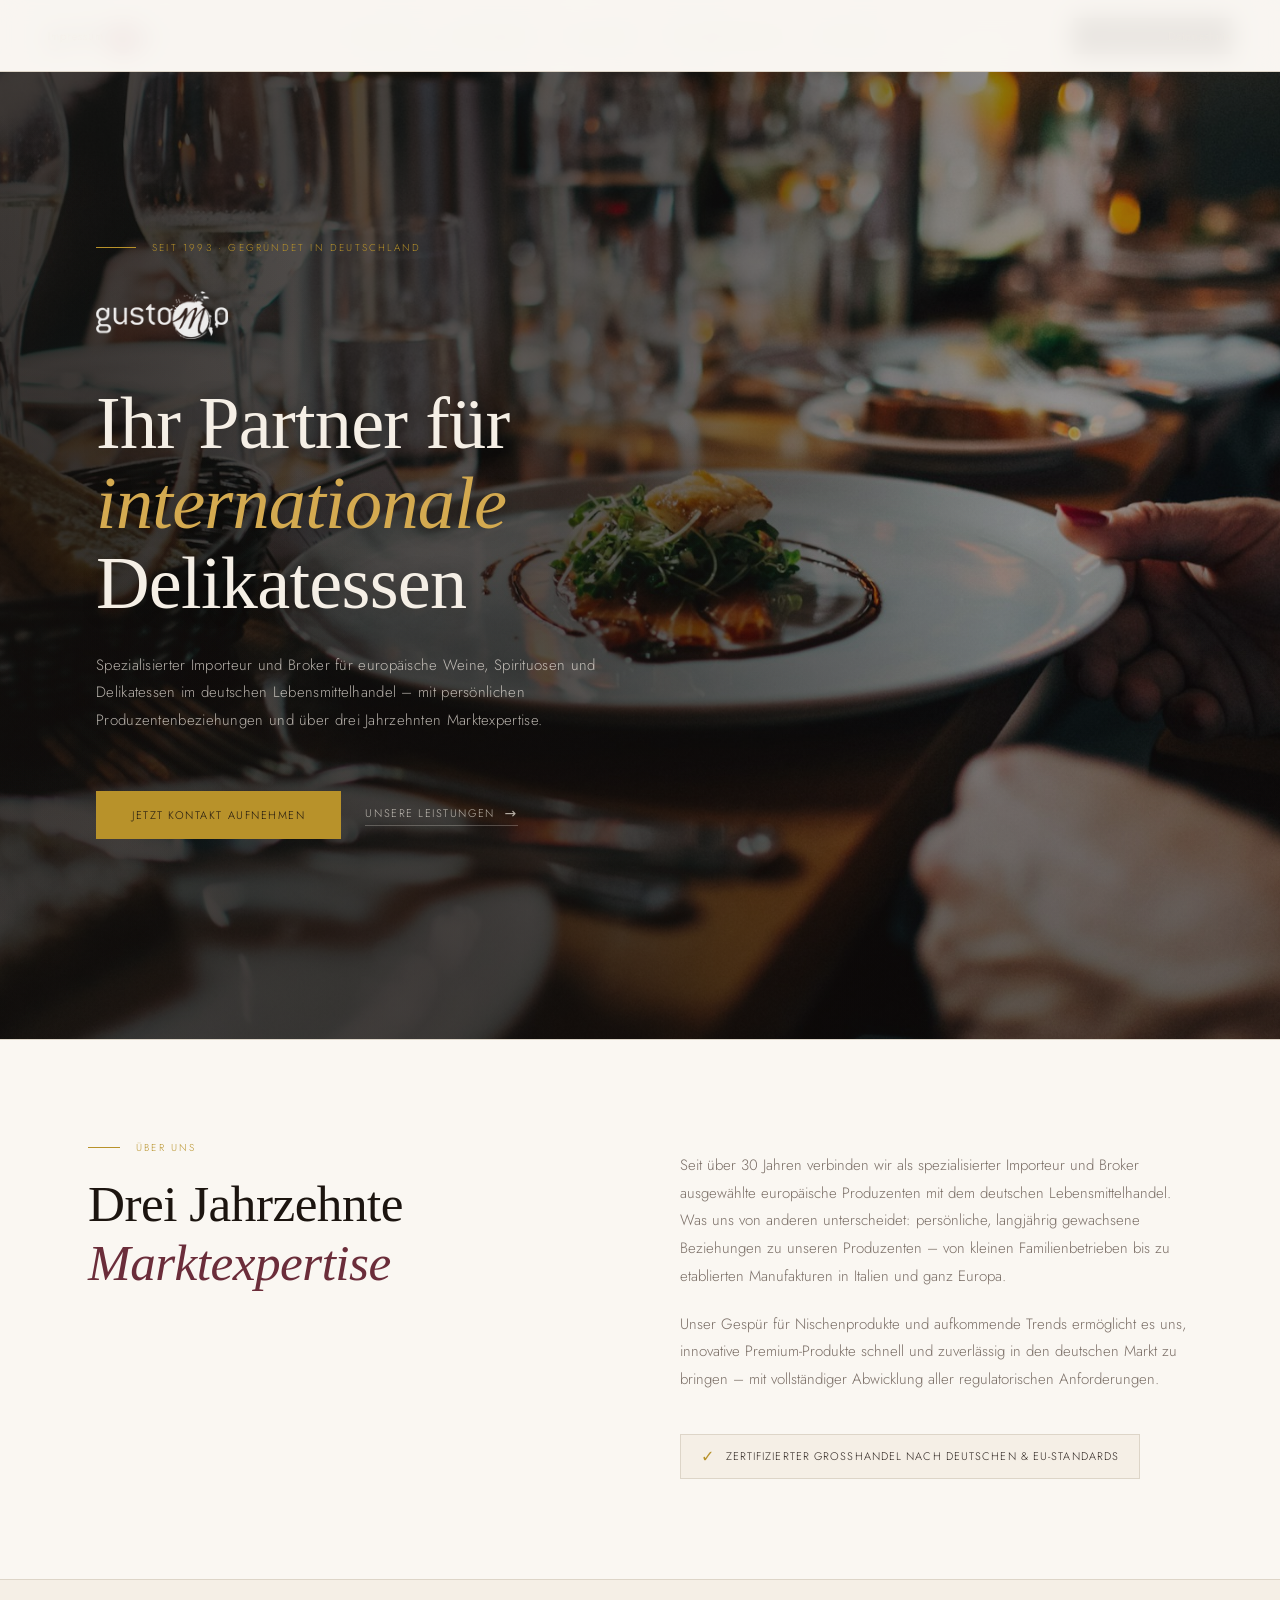
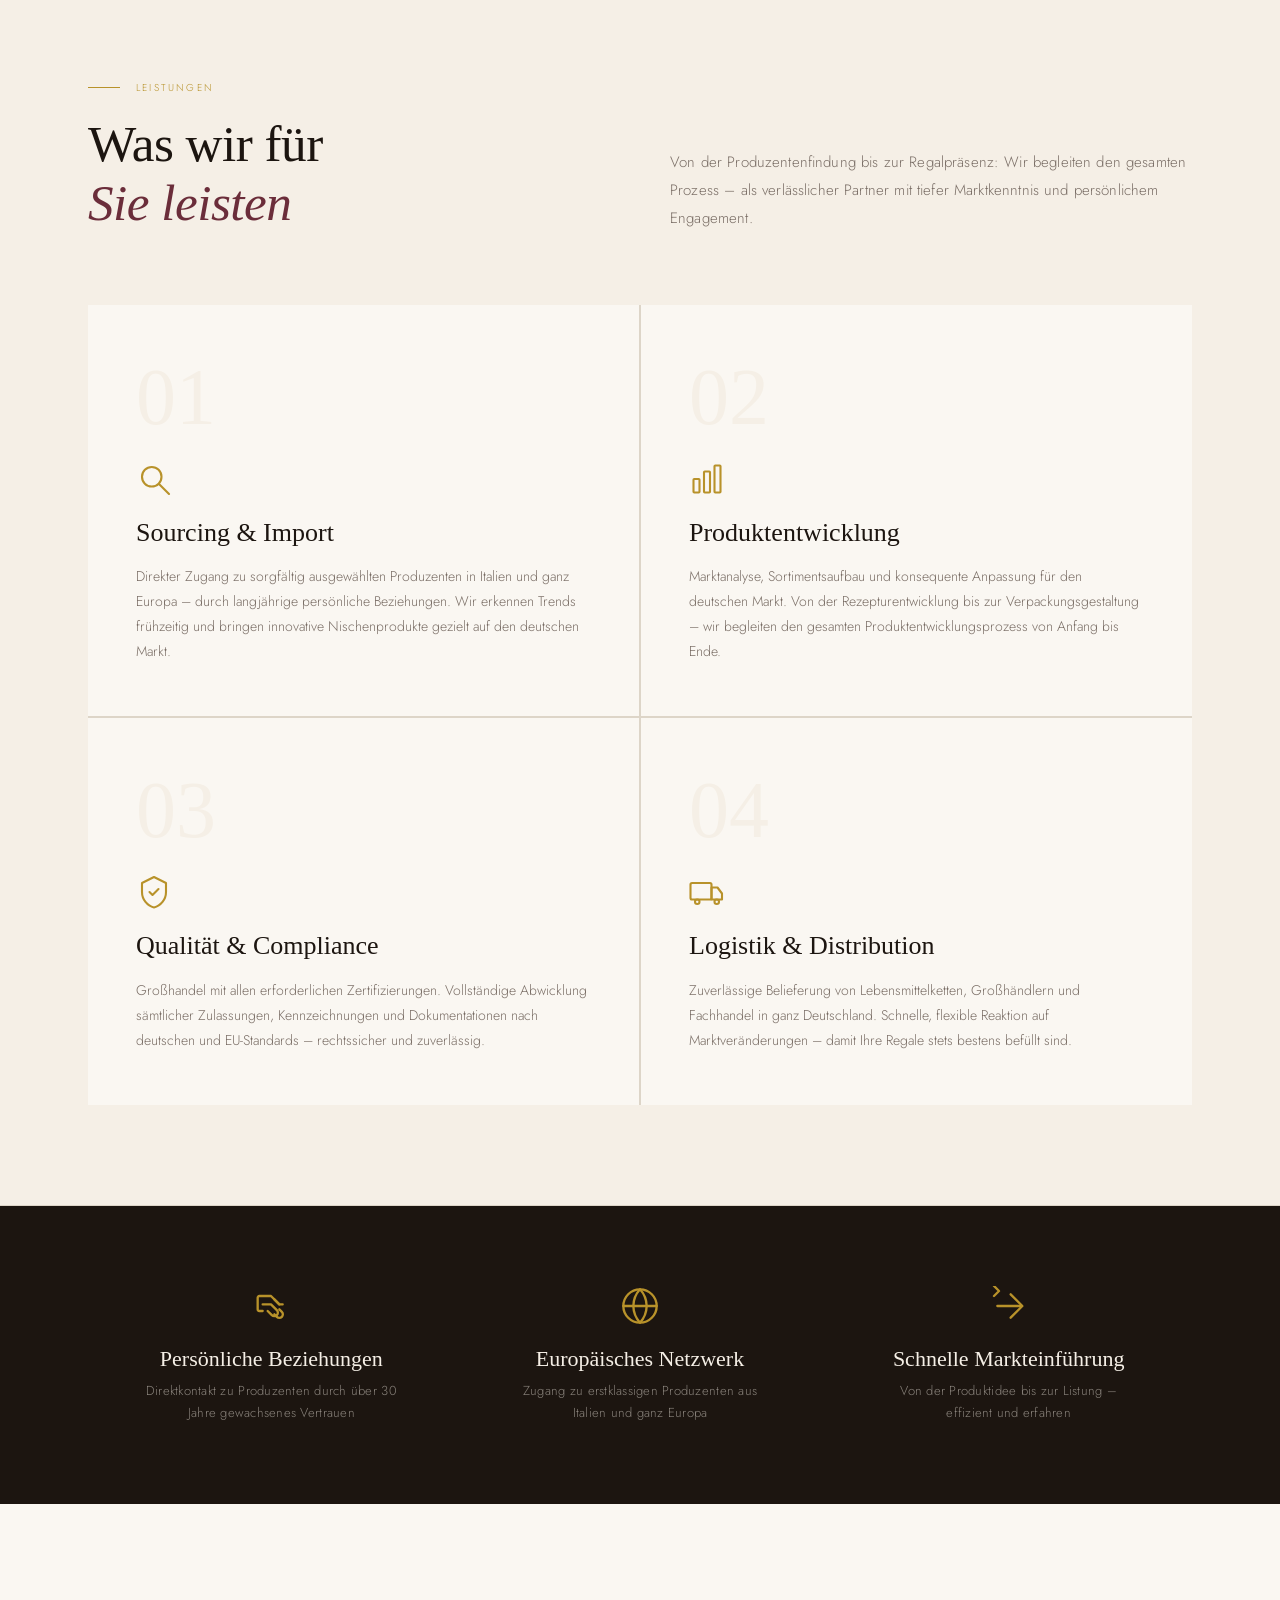
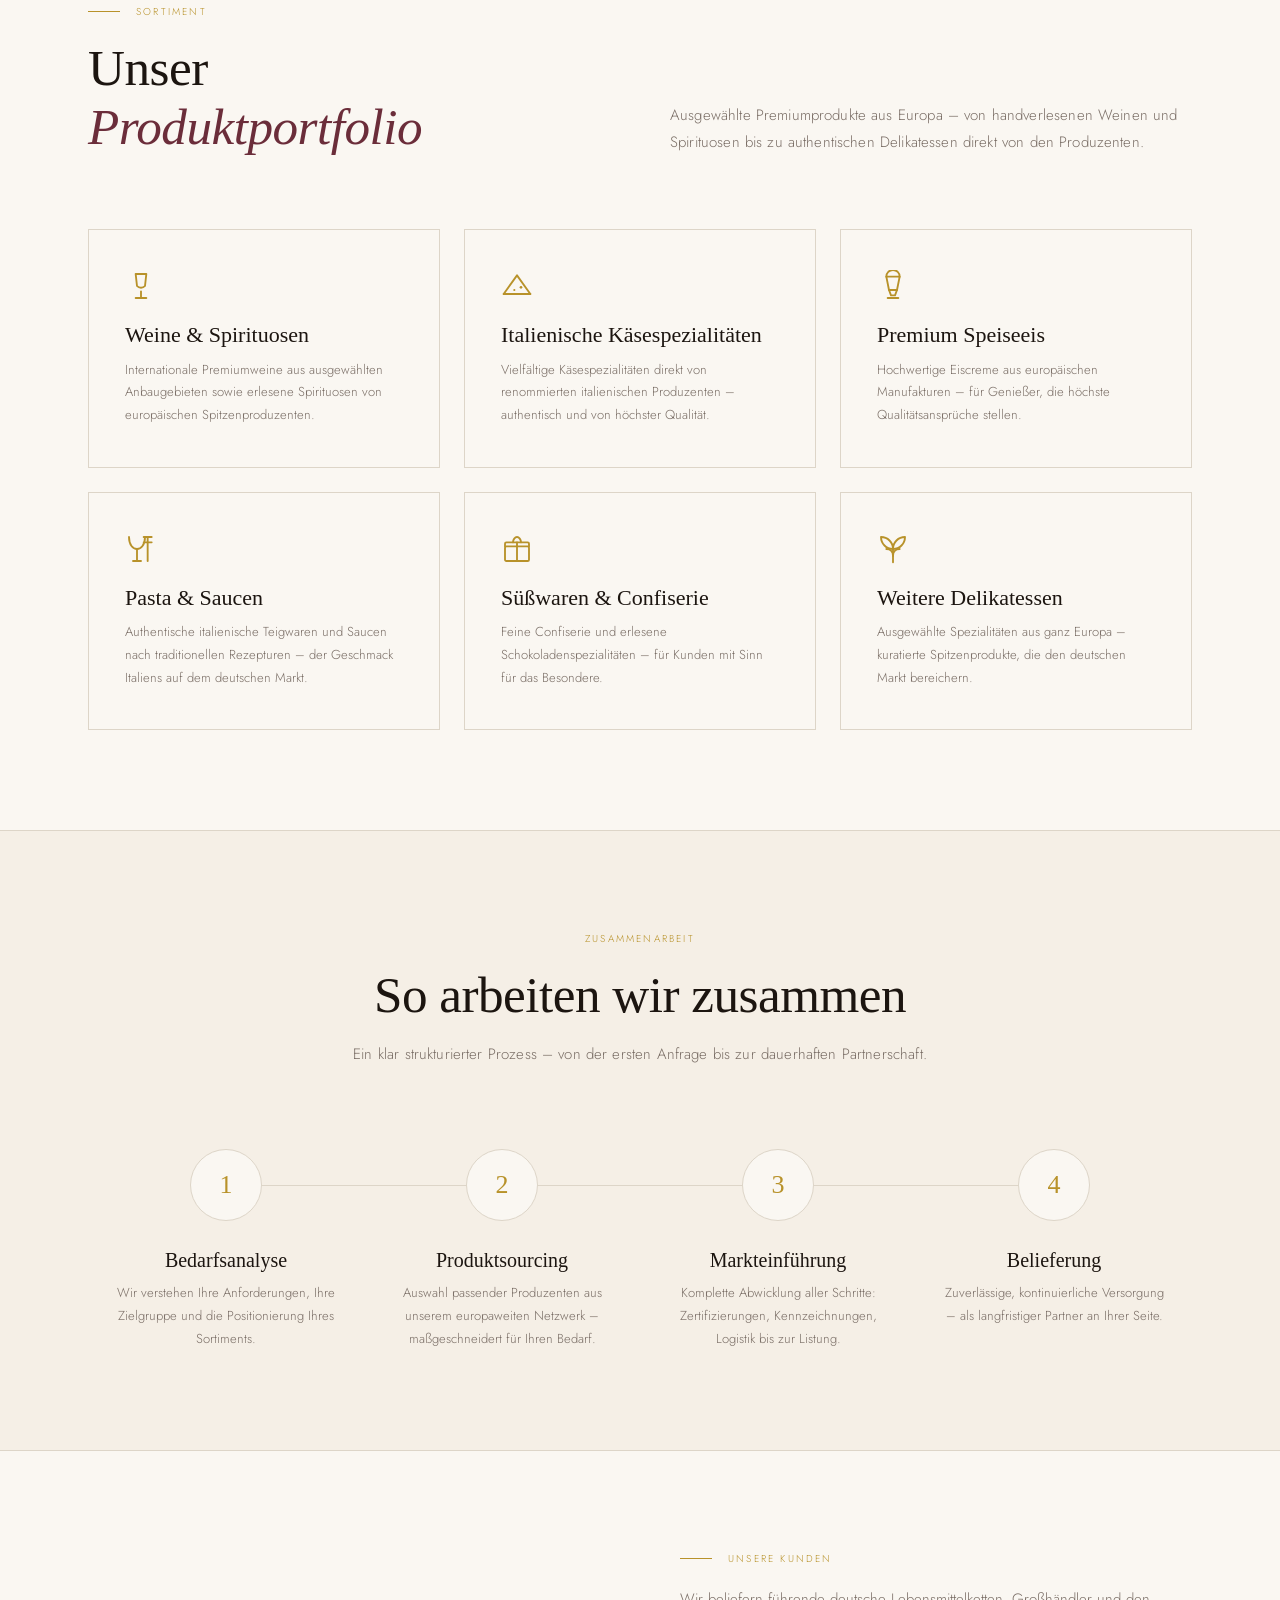
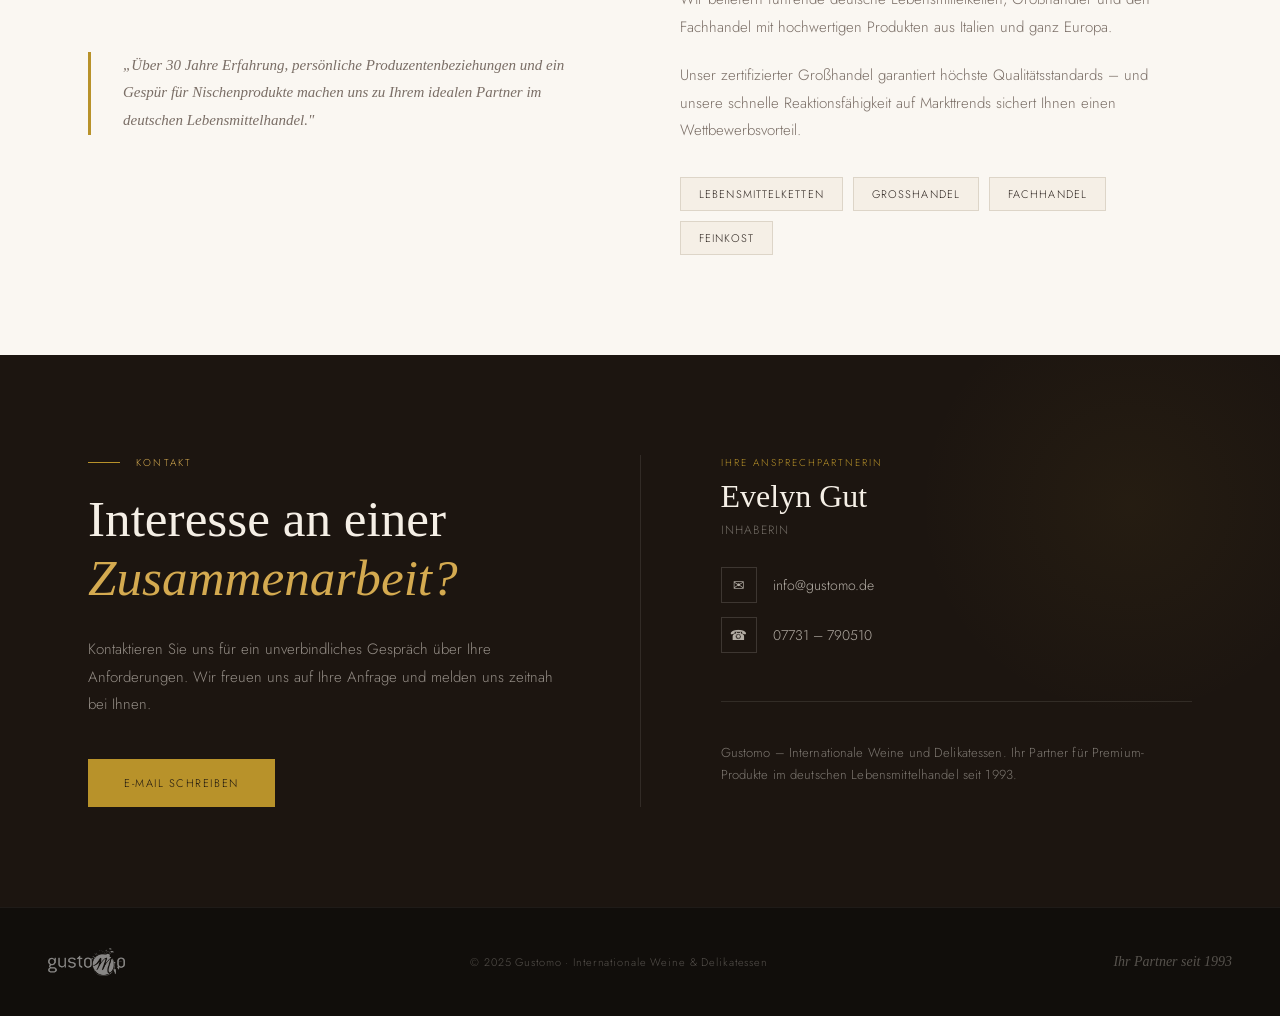
==== commit 4eb28362: "Neuaufbau: externes CSS/JS, lokale Bilder & SVG-Icons - gustomo-b2b.css: CSS aus gustomo-b2b.html ex" ====
--- a/index.html
+++ b/index.html
@@ -25,24 +25,7 @@
     <li><a href="#kontakt">Kontakt</a></li>
   </ul>
   <a href="#kontakt" class="nav-cta">Anfrage stellen</a>
-  <button class="nav-hamburger" id="nav-hamburger" aria-label="Menü öffnen" aria-expanded="false">
-    <span></span>
-    <span></span>
-    <span></span>
-  </button>
 </nav>
-
-<!-- MOBILE NAV OVERLAY -->
-<div class="nav-mobile" id="nav-mobile">
-  <a href="#expertise">Expertise</a>
-  <a href="#leistungen">Leistungen</a>
-  <a href="#produkte">Produkte</a>
-  <a href="#prozess">Zusammenarbeit</a>
-  <a href="#kontakt">Kontakt</a>
-  <a href="tel:07731790510" class="nav-mobile-contact">☎ 07731 – 790510</a>
-  <a href="mailto:info@gustomo.de" class="nav-mobile-contact">✉ info@gustomo.de</a>
-  <a href="#kontakt" class="nav-mobile-cta">Anfrage stellen</a>
-</div>
 
 <!-- HERO -->
 <section class="hero">
@@ -70,7 +53,7 @@
   </div>
 </section>
 
-<!-- EXPERTISE INTRO -->
+<!-- EXPERTISE -->
 <section class="expertise-intro" id="expertise">
   <div class="container">
     <div class="expertise-grid">
@@ -124,7 +107,7 @@
 
       <div class="service-card">
         <div class="service-num">01</div>
-        <span class="service-icon"><svg viewBox="0 0 24 24"><circle cx="10.5" cy="10.5" r="6.5"/><line x1="15.5" y1="15.5" x2="22" y2="22"/></svg></span>
+        <span class="service-icon"><img src="images/icon-sourcing.svg" alt=""></span>
         <h3 class="service-title">Sourcing & Import</h3>
         <p class="service-text">
           Direkter Zugang zu sorgfältig ausgewählten Produzenten in Italien und ganz Europa –
@@ -135,7 +118,7 @@
 
       <div class="service-card">
         <div class="service-num">02</div>
-        <span class="service-icon"><svg viewBox="0 0 24 24"><rect x="3" y="12" width="4" height="9" rx="0.5"/><rect x="10" y="7" width="4" height="14" rx="0.5"/><rect x="17" y="3" width="4" height="18" rx="0.5"/></svg></span>
+        <span class="service-icon"><img src="images/icon-chart.svg" alt=""></span>
         <h3 class="service-title">Produktentwicklung</h3>
         <p class="service-text">
           Marktanalyse, Sortimentsaufbau und konsequente Anpassung für den deutschen Markt.
@@ -146,7 +129,7 @@
 
       <div class="service-card">
         <div class="service-num">03</div>
-        <span class="service-icon"><svg viewBox="0 0 24 24"><path d="M12 2L4 6v6c0 5 3.5 9.3 8 10.3C16.5 21.3 20 17 20 12V6L12 2z"/><polyline points="9 12 11 14 15 10"/></svg></span>
+        <span class="service-icon"><img src="images/icon-shield.svg" alt=""></span>
         <h3 class="service-title">Qualität & Compliance</h3>
         <p class="service-text">
           Großhandel mit allen erforderlichen Zertifizierungen. Vollständige Abwicklung
@@ -157,7 +140,7 @@
 
       <div class="service-card">
         <div class="service-num">04</div>
-        <span class="service-icon"><svg viewBox="0 0 24 24"><rect x="1" y="6" width="14" height="11" rx="1"/><path d="M15 9h4l3 4v4h-7V9z"/><circle cx="5.5" cy="18.5" r="1.5"/><circle cx="18.5" cy="18.5" r="1.5"/></svg></span>
+        <span class="service-icon"><img src="images/icon-truck.svg" alt=""></span>
         <h3 class="service-title">Logistik & Distribution</h3>
         <p class="service-text">
           Zuverlässige Belieferung von Lebensmittelketten, Großhändlern und Fachhandel
@@ -176,7 +159,7 @@
     <div class="usp-inner">
 
       <div class="usp-item fade-up">
-        <div class="usp-icon"><svg viewBox="0 0 24 24"><path d="M17 11l-5-5H5a1 1 0 0 0-1 1v7a1 1 0 0 0 1 1h2"/><path d="M7 11h5l3.5 3.5a2.12 2.12 0 0 1 0 3 2.12 2.12 0 0 1-3 0L10 15"/><path d="M19 11h-2l-3-3"/><path d="M14 17l1.5 1.5a2.12 2.12 0 0 0 3-3L17 14"/></svg></div>
+        <div class="usp-icon"><img src="images/icon-handshake.svg" alt=""></div>
         <div class="usp-title">Persönliche Beziehungen</div>
         <p class="usp-text">Direktkontakt zu Produzenten durch über 30 Jahre gewachsenes Vertrauen</p>
       </div>
@@ -184,7 +167,7 @@
       <div class="usp-divider"></div>
 
       <div class="usp-item fade-up">
-        <div class="usp-icon"><svg viewBox="0 0 24 24"><circle cx="12" cy="12" r="10"/><path d="M2 12h20"/><path d="M12 2a15.3 15.3 0 0 1 4 10 15.3 15.3 0 0 1-4 10 15.3 15.3 0 0 1-4-10 15.3 15.3 0 0 1 4-10z"/></svg></div>
+        <div class="usp-icon"><img src="images/icon-globe.svg" alt=""></div>
         <div class="usp-title">Europäisches Netzwerk</div>
         <p class="usp-text">Zugang zu erstklassigen Produzenten aus Italien und ganz Europa</p>
       </div>
@@ -192,7 +175,7 @@
       <div class="usp-divider"></div>
 
       <div class="usp-item fade-up">
-        <div class="usp-icon"><svg viewBox="0 0 24 24"><path d="M5 12h14"/><path d="M13 5l7 7-7 7"/><path d="M3 6l3-3-3-3"/></svg></div>
+        <div class="usp-icon"><img src="images/icon-arrow.svg" alt=""></div>
         <div class="usp-title">Schnelle Markteinführung</div>
         <p class="usp-text">Von der Produktidee bis zur Listung – effizient und erfahren</p>
       </div>
@@ -223,37 +206,37 @@
     <div class="products-grid fade-up">
 
       <div class="product-card">
-        <span class="product-emoji"><svg viewBox="0 0 24 24"><path d="M8 3h8l-1 9a4 4 0 0 1-6 0L8 3z"/><line x1="12" y1="16" x2="12" y2="21"/><line x1="8" y1="21" x2="16" y2="21"/></svg></span>
+        <span class="product-emoji"><img src="images/icon-wine.svg" alt=""></span>
         <h3 class="product-title">Weine & Spirituosen</h3>
         <p class="product-desc">Internationale Premiumweine aus ausgewählten Anbaugebieten sowie erlesene Spirituosen von europäischen Spitzenproduzenten.</p>
       </div>
 
       <div class="product-card">
-        <span class="product-emoji"><svg viewBox="0 0 24 24"><path d="M2 18L12 4l10 14H2z"/><line x1="2" y1="18" x2="22" y2="18"/><circle cx="15" cy="13" r="1" fill="currentColor" stroke="none"/><circle cx="10" cy="15" r="0.8" fill="currentColor" stroke="none"/></svg></span>
+        <span class="product-emoji"><img src="images/icon-cheese.svg" alt=""></span>
         <h3 class="product-title">Italienische Käsespezialitäten</h3>
         <p class="product-desc">Vielfältige Käsespezialitäten direkt von renommierten italienischen Produzenten – authentisch und von höchster Qualität.</p>
       </div>
 
       <div class="product-card">
-        <span class="product-emoji"><svg viewBox="0 0 24 24"><path d="M7 5h10l-2 10H9L7 5z"/><path d="M9 15l1.5 4h3L15 15"/><line x1="8" y1="21" x2="16" y2="21"/><path d="M7 5a5 5 0 0 1 10 0"/></svg></span>
+        <span class="product-emoji"><img src="images/icon-bottle.svg" alt=""></span>
         <h3 class="product-title">Premium Speiseeis</h3>
         <p class="product-desc">Hochwertige Eiscreme aus europäischen Manufakturen – für Genießer, die höchste Qualitätsansprüche stellen.</p>
       </div>
 
       <div class="product-card">
-        <span class="product-emoji"><svg viewBox="0 0 24 24"><path d="M3 3c0 6 3 9 6 9s6-3 6-9"/><line x1="9" y1="12" x2="9" y2="21"/><line x1="6" y1="21" x2="12" y2="21"/><line x1="17" y1="3" x2="17" y2="21"/><path d="M14 7h6"/><path d="M14 3h6"/></svg></span>
+        <span class="product-emoji"><img src="images/icon-olive.svg" alt=""></span>
         <h3 class="product-title">Pasta & Saucen</h3>
         <p class="product-desc">Authentische italienische Teigwaren und Saucen nach traditionellen Rezepturen – der Geschmack Italiens auf dem deutschen Markt.</p>
       </div>
 
       <div class="product-card">
-        <span class="product-emoji"><svg viewBox="0 0 24 24"><rect x="3" y="10" width="18" height="11" rx="1"/><path d="M3 10V8a1 1 0 0 1 1-1h16a1 1 0 0 1 1 1v2"/><line x1="12" y1="7" x2="12" y2="21"/><path d="M9 7c0-2 1.5-4 3-4s3 2 3 4"/></svg></span>
+        <span class="product-emoji"><img src="images/icon-preserve.svg" alt=""></span>
         <h3 class="product-title">Süßwaren & Confiserie</h3>
         <p class="product-desc">Feine Confiserie und erlesene Schokoladenspezialitäten – für Kunden mit Sinn für das Besondere.</p>
       </div>
 
       <div class="product-card">
-        <span class="product-emoji"><svg viewBox="0 0 24 24"><path d="M12 22V12"/><path d="M12 12C12 7 16 3 21 3c0 5-4 9-9 9z"/><path d="M12 12C12 7 8 3 3 3c0 5 4 9 9 9z"/><path d="M12 17c0-3-2-5-5-5"/><path d="M12 17c0-3 2-5 5-5"/></svg></span>
+        <span class="product-emoji"><img src="images/icon-herb.svg" alt=""></span>
         <h3 class="product-title">Weitere Delikatessen</h3>
         <p class="product-desc">Ausgewählte Spezialitäten aus ganz Europa – kuratierte Spitzenprodukte, die den deutschen Markt bereichern.</p>
       </div>
@@ -385,12 +368,11 @@
     <img src="images/logo.png" alt="Gustomo">
   </div>
   <span class="footer-copy">© 2025 Gustomo · Internationale Weine & Delikatessen</span>
-  <span class="footer-tag">Ihr Partner seit 1993</span>
-
   <nav class="footer-legal">
     <a href="impressum.html">Impressum</a>
     <a href="datenschutz.html">Datenschutz</a>
   </nav>
+  <span class="footer-tag">Ihr Partner seit 1993</span>
 </footer>
 
 <script src="gustomo-b2b.js"></script>
--- a/gustomo-b2b.css
+++ b/gustomo-b2b.css
@@ -1,5 +1,6 @@
 /* ─────────────────────────────────────────────
    GUSTOMO B2B – Stylesheet
+   Extrahiert aus gustomo-b2b.html, angepasst
    ───────────────────────────────────────────── */
 
 :root {
@@ -46,6 +47,7 @@
 .nav-logo img {
   height: 38px;
   width: auto;
+  display: block;
 }
 
 .nav-links {
@@ -79,102 +81,6 @@
 }
 
 .nav-cta:hover { background: var(--gold); }
-
-/* ── HAMBURGER ── */
-.nav-hamburger {
-  display: none;
-  flex-direction: column;
-  justify-content: center;
-  gap: 5px;
-  width: 36px;
-  height: 36px;
-  background: none;
-  border: none;
-  cursor: pointer;
-  padding: 4px;
-  z-index: 110;
-}
-
-.nav-hamburger span {
-  display: block;
-  width: 24px;
-  height: 1.5px;
-  background: var(--ink);
-  transition: transform 0.3s, opacity 0.3s;
-}
-
-.nav-hamburger[aria-expanded="true"] span:nth-child(1) {
-  transform: translateY(6.5px) rotate(45deg);
-}
-.nav-hamburger[aria-expanded="true"] span:nth-child(2) {
-  opacity: 0;
-}
-.nav-hamburger[aria-expanded="true"] span:nth-child(3) {
-  transform: translateY(-6.5px) rotate(-45deg);
-}
-
-/* ── MOBILE NAV OVERLAY ── */
-.nav-mobile {
-  display: none;
-  position: fixed;
-  top: 72px; left: 0; right: 0; bottom: 0;
-  background: var(--warm-white);
-  z-index: 99;
-  padding: 48px 32px;
-  flex-direction: column;
-  gap: 0;
-  overflow-y: auto;
-}
-
-.nav-mobile.open { display: flex; }
-
-.nav-mobile a {
-  display: block;
-  font-family: var(--sans);
-  font-size: 13px;
-  letter-spacing: 0.16em;
-  text-transform: uppercase;
-  color: var(--charcoal);
-  text-decoration: none;
-  padding: 18px 0;
-  border-bottom: 1px solid var(--border);
-  transition: color 0.2s;
-}
-
-.nav-mobile a:hover { color: var(--gold); }
-
-.nav-mobile .nav-mobile-cta {
-  margin-top: 32px;
-  display: inline-block;
-  font-family: var(--sans);
-  font-size: 11px;
-  letter-spacing: 0.14em;
-  text-transform: uppercase;
-  color: var(--warm-white);
-  background: var(--ink);
-  padding: 14px 32px;
-  text-decoration: none;
-  border-bottom: none;
-  text-align: center;
-  transition: background 0.2s;
-}
-
-.nav-mobile .nav-mobile-cta:hover { background: var(--gold); }
-
-.nav-mobile .nav-mobile-contact {
-  display: flex;
-  align-items: center;
-  gap: 10px;
-  font-family: var(--sans);
-  font-size: 14px;
-  font-weight: 300;
-  letter-spacing: 0.04em;
-  text-transform: none;
-  color: var(--muted);
-  border-bottom: 1px solid var(--border);
-}
-
-.nav-mobile .nav-mobile-contact:hover { color: var(--gold); }
 
 /* ── HERO ── */
 .hero {
@@ -247,6 +153,7 @@
   width: auto;
   margin-bottom: 44px;
   opacity: 0.92;
+  display: block;
 }
 
 .hero-title {
@@ -267,7 +174,7 @@
 
 .hero-sub {
   font-family: var(--sans);
-  font-size: 16px;
+  font-size: 15px;
   font-weight: 300;
   line-height: 1.85;
   color: rgba(245,239,230,0.72);
@@ -282,7 +189,6 @@
   align-items: center;
 }
 
-/* ── BUTTONS ── */
 .btn-primary {
   font-family: var(--sans);
   font-size: 11px;
@@ -294,8 +200,6 @@
   text-decoration: none;
   transition: background 0.2s, transform 0.2s;
   display: inline-block;
-  border: none;
-  cursor: pointer;
 }
 
 .btn-primary:hover { background: var(--gold-light); transform: translateY(-1px); }
@@ -316,17 +220,7 @@
 }
 
 .btn-ghost:hover { color: var(--cream); border-bottom-color: rgba(245,239,230,0.6); }
-.btn-ghost::after { content: '→'; font-size: 14px; border: none; }
-
-/* ── ORNAMENT ── */
-.ornament {
-  text-align: center;
-  padding: 40px;
-  color: var(--gold);
-  font-size: 20px;
-  letter-spacing: 0.3em;
-  opacity: 0.5;
-}
+.btn-ghost::after { content: '→'; font-size: 14px; }
 
 /* ── SECTIONS ── */
 section {
@@ -371,14 +265,14 @@
 
 .section-text {
   font-family: var(--sans);
-  font-size: 16px;
+  font-size: 15px;
   font-weight: 300;
   line-height: 1.85;
   color: var(--muted);
   letter-spacing: 0.01em;
 }
 
-/* ── EXPERTISE INTRO ── */
+/* ── EXPERTISE ── */
 .expertise-intro {
   background: var(--warm-white);
   border-top: 1px solid var(--border);
@@ -391,17 +285,13 @@
   align-items: start;
 }
 
-.expertise-left .section-title {
-  margin-bottom: 28px;
-}
-
 .expertise-right {
   padding-top: 12px;
 }
 
 .expertise-right p {
   margin-bottom: 20px;
-  font-size: 16px;
+  font-size: 15px;
   line-height: 1.85;
   color: var(--muted);
 }
@@ -452,10 +342,7 @@
   transition: background 0.3s;
 }
 
-.service-card:hover {
-  background: var(--ink);
-}
-
+.service-card:hover { background: var(--ink); }
 .service-card:hover .service-title { color: var(--cream); }
 .service-card:hover .service-text { color: rgba(245,239,230,0.6); }
 .service-card:hover .service-num { color: rgba(245,239,230,0.15); }
@@ -475,15 +362,12 @@
   width: 36px;
   height: 36px;
   margin-bottom: 20px;
-  color: var(--gold);
 }
 
 .service-icon img {
-  width: 100%;
-  height: 100%;
-}
-
-.service-card:hover .service-icon { color: var(--gold-light); }
+  width: 36px;
+  height: 36px;
+}
 
 .service-title {
   font-family: var(--serif);
@@ -497,7 +381,7 @@
 
 .service-text {
   font-family: var(--sans);
-  font-size: 16px;
+  font-size: 14px;
   font-weight: 300;
   line-height: 1.8;
   color: var(--muted);
@@ -513,7 +397,6 @@
 .usp-inner {
   display: grid;
   grid-template-columns: 1fr 2px 1fr 2px 1fr;
-  gap: 0;
   align-items: center;
 }
 
@@ -532,12 +415,11 @@
   width: 40px;
   height: 40px;
   margin: 0 auto 20px;
-  color: var(--gold);
 }
 
 .usp-icon img {
-  width: 100%;
-  height: 100%;
+  width: 40px;
+  height: 40px;
 }
 
 .usp-title {
@@ -550,7 +432,7 @@
 
 .usp-text {
   font-family: var(--sans);
-  font-size: 16px;
+  font-size: 13px;
   font-weight: 300;
   color: rgba(245,239,230,0.5);
   line-height: 1.7;
@@ -583,7 +465,6 @@
   position: relative;
   overflow: hidden;
   transition: border-color 0.3s, transform 0.2s;
-  cursor: default;
 }
 
 .product-card::before {
@@ -604,15 +485,12 @@
   width: 32px;
   height: 32px;
   margin-bottom: 20px;
-  color: var(--gold);
 }
 
 .product-emoji img {
-  width: 100%;
-  height: 100%;
-}
-
-.product-card:hover .product-emoji { color: var(--gold-light); }
+  width: 32px;
+  height: 32px;
+}
 
 .product-title {
   font-family: var(--serif);
@@ -625,7 +503,7 @@
 
 .product-desc {
   font-family: var(--sans);
-  font-size: 16px;
+  font-size: 13px;
   font-weight: 300;
   color: var(--muted);
   line-height: 1.75;
@@ -653,7 +531,6 @@
 .process-steps {
   display: grid;
   grid-template-columns: repeat(4, 1fr);
-  gap: 0;
   position: relative;
 }
 
@@ -708,7 +585,7 @@
 
 .step-text {
   font-family: var(--sans);
-  font-size: 16px;
+  font-size: 13px;
   font-weight: 300;
   color: var(--muted);
   line-height: 1.75;
@@ -733,13 +610,12 @@
   font-style: italic;
   line-height: 1.5;
   color: var(--ink);
-  position: relative;
   padding-left: 32px;
   border-left: 3px solid var(--gold);
 }
 
-.customers-right p {
-  font-size: 16px;
+.customers-inner > div p {
+  font-size: 15px;
   line-height: 1.85;
   color: var(--muted);
   margin-bottom: 20px;
@@ -782,13 +658,12 @@
 .contact-inner {
   display: grid;
   grid-template-columns: 1fr 1px 1fr;
-  gap: 0;
   align-items: start;
 }
 
 .contact-divider {
   background: rgba(245,239,230,0.1);
-  align-self: stretch;
+  height: 100%;
 }
 
 .contact-left {
@@ -796,7 +671,6 @@
 }
 
 .contact-left .section-label { color: var(--gold-light); }
-.contact-left .section-label::before { background: var(--gold-light); }
 
 .contact-title {
   font-family: var(--serif);
@@ -811,17 +685,19 @@
 
 .contact-left p {
   font-family: var(--sans);
-  font-size: 16px;
+  font-size: 15px;
   font-weight: 300;
   line-height: 1.85;
   color: rgba(245,239,230,0.55);
   margin-bottom: 40px;
 }
 
+.contact-right {
+  padding-left: 80px;
+}
+
 .contact-person {
-  margin-bottom: 40px;
-  padding-bottom: 40px;
-  border-bottom: 1px solid rgba(245,239,230,0.1);
+  margin-bottom: 48px;
 }
 
 .contact-person-role {
@@ -838,7 +714,7 @@
   font-size: 32px;
   font-weight: 300;
   color: var(--cream);
-  margin-bottom: 4px;
+  margin-bottom: 6px;
 }
 
 .contact-person-role-title {
@@ -887,100 +763,6 @@
   background: rgba(184,146,42,0.1);
 }
 
-/* ── CONTACT FORM ── */
-.contact-right {
-  padding-left: 80px;
-}
-
-.contact-form {
-  display: flex;
-  flex-direction: column;
-  gap: 20px;
-}
-
-.form-row {
-  display: grid;
-  grid-template-columns: 1fr 1fr;
-  gap: 16px;
-}
-
-.form-group {
-  display: flex;
-  flex-direction: column;
-  gap: 8px;
-}
-
-.form-group label {
-  font-family: var(--sans);
-  font-size: 10px;
-  letter-spacing: 0.16em;
-  text-transform: uppercase;
-  color: rgba(245,239,230,0.5);
-}
-
-.form-group input,
-.form-group textarea,
-.form-group select {
-  font-family: var(--sans);
-  font-size: 14px;
-  font-weight: 300;
-  color: var(--cream);
-  background: rgba(245,239,230,0.06);
-  border: 1px solid rgba(245,239,230,0.15);
-  padding: 12px 16px;
-  outline: none;
-  transition: border-color 0.2s, background 0.2s;
-  width: 100%;
-  resize: none;
-  -webkit-appearance: none;
-  appearance: none;
-}
-
-.form-group input::placeholder,
-.form-group textarea::placeholder {
-  color: rgba(245,239,230,0.25);
-}
-
-.form-group input:focus,
-.form-group textarea:focus,
-.form-group select:focus {
-  border-color: var(--gold);
-  background: rgba(184,146,42,0.05);
-}
-
-.form-group select option {
-  background: var(--charcoal);
-  color: var(--cream);
-}
-
-.form-submit {
-  display: flex;
-  align-items: center;
-  justify-content: space-between;
-  margin-top: 8px;
-}
-
-.form-submit-note {
-  font-family: var(--sans);
-  font-size: 11px;
-  color: rgba(245,239,230,0.3);
-  letter-spacing: 0.02em;
-  line-height: 1.6;
-}
-
-.form-success {
-  display: none;
-  padding: 20px 24px;
-  background: rgba(184,146,42,0.1);
-  border: 1px solid rgba(184,146,42,0.3);
-  font-family: var(--sans);
-  font-size: 14px;
-  color: var(--gold-light);
-  line-height: 1.7;
-  margin-top: 8px;
-}
-
-/* ── CONTACT CTA ── */
 .contact-cta {
   margin-top: 48px;
   padding-top: 40px;
@@ -993,7 +775,6 @@
   font-weight: 300;
   color: rgba(245,239,230,0.45);
   line-height: 1.7;
-  margin-bottom: 24px;
   letter-spacing: 0.01em;
 }
 
@@ -1005,25 +786,22 @@
   align-items: center;
   justify-content: space-between;
   border-top: 1px solid rgba(245,239,230,0.06);
+  flex-wrap: wrap;
+  gap: 16px;
 }
 
 .footer-logo img {
   height: 28px;
+  width: auto;
   filter: brightness(0) invert(1);
   opacity: 0.5;
+  display: block;
 }
 
 .footer-copy {
   font-family: var(--sans);
   font-size: 11px;
   letter-spacing: 0.08em;
-  color: rgba(245,239,230,0.3);
-}
-
-.footer-tag {
-  font-family: var(--serif);
-  font-style: italic;
-  font-size: 14px;
   color: rgba(245,239,230,0.3);
 }
 
@@ -1043,6 +821,13 @@
 
 .footer-legal a:hover { color: var(--gold); }
 
+.footer-tag {
+  font-family: var(--serif);
+  font-style: italic;
+  font-size: 14px;
+  color: rgba(245,239,230,0.3);
+}
+
 /* ── FADE IN ── */
 .fade-up {
   opacity: 0;
@@ -1057,41 +842,18 @@
 
 /* ── RESPONSIVE ── */
 @media (max-width: 900px) {
-  nav {
-    padding: 0 24px;
-  }
-
-  .nav-links,
-  .nav-cta {
-    display: none;
-  }
-
-  .nav-hamburger {
-    display: flex;
-  }
+  nav { padding: 0 24px; }
+  .nav-links, .nav-cta { display: none; }
 
   .hero-content { padding: 120px 32px 60px; }
 
   .expertise-grid,
   .services-header,
   .products-header,
-  .customers-inner {
-    grid-template-columns: 1fr;
-    gap: 40px;
-  }
-
-  .contact-inner {
-    grid-template-columns: 1fr;
-    gap: 0;
-  }
-
-  .contact-left {
-    padding-right: 0;
-    padding-bottom: 60px;
-    border-bottom: 1px solid rgba(245,239,230,0.1);
-    margin-bottom: 60px;
-  }
-
+  .customers-inner { grid-template-columns: 1fr; gap: 40px; }
+
+  .contact-inner { grid-template-columns: 1fr; }
+  .contact-left { padding-right: 0; }
   .contact-right { padding-left: 0; }
   .contact-divider { display: none; }
 
@@ -1102,27 +864,13 @@
 
   .usp-inner { grid-template-columns: 1fr; gap: 40px; }
   .usp-divider { display: none; }
+  .usp-item { padding: 0 24px; }
 
   .container { padding: 0 24px; }
 
   footer {
     flex-direction: column;
-    gap: 16px;
+    align-items: center;
     text-align: center;
-    padding: 32px 24px;
   }
-
-  .form-row { grid-template-columns: 1fr; }
-
-  .form-submit {
-    flex-direction: column;
-    align-items: flex-start;
-    gap: 16px;
-  }
-}
-
-@media (max-width: 600px) {
-  .products-grid { grid-template-columns: 1fr; }
-  .process-steps { grid-template-columns: 1fr; }
-  .hero-actions { flex-direction: column; align-items: flex-start; }
-}
+}
